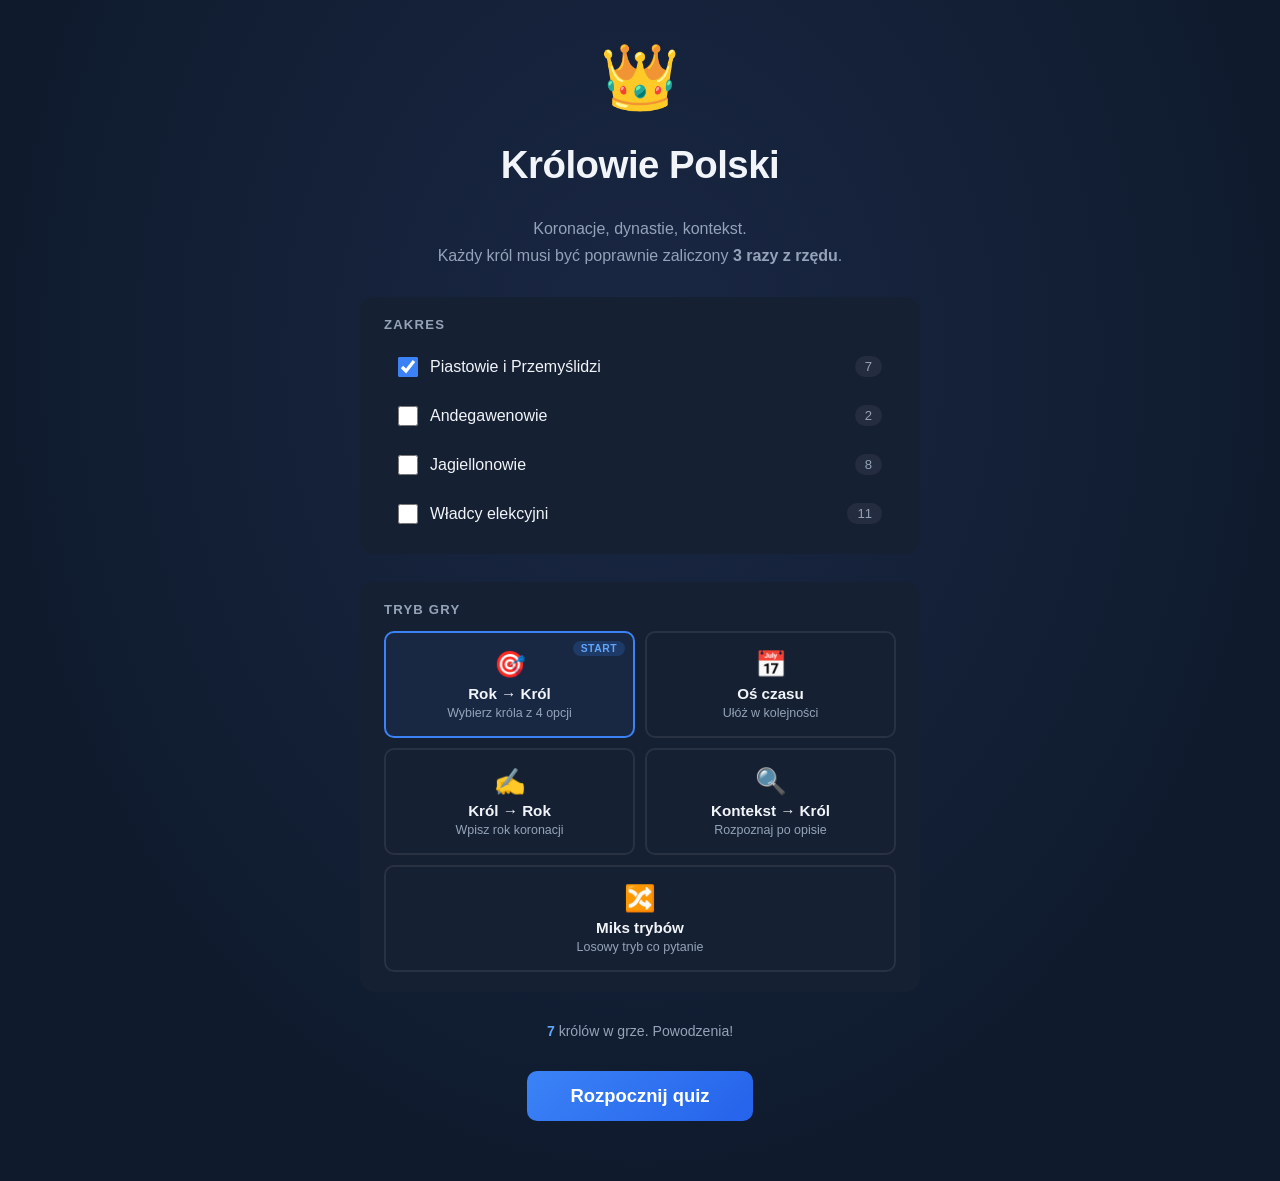
==== historia/krolowie-polski/index.html @ 4c7a2945 "Force same-year rival as distractor for disambiguation years When a king has a disambiguationCue (ye" ====
<!DOCTYPE html>
<html lang="pl">
<head>
    <meta charset="UTF-8">
    <meta name="viewport" content="width=device-width, initial-scale=1.0">
    <title>Quiz: Królowie Polski</title>
    <style>
        :root {
            --bg-dark: #0f1b2d;
            --bg-panel: #162033;
            --bg-header: #1a2744;
            --accent: #3b82f6;
            --accent-light: #60a5fa;
            --success: #22c55e;
            --error: #ef4444;
            --warn: #fbbf24;
            --text: #f1f5f9;
            --text-muted: #94a3b8;
            --border: rgba(255,255,255,0.08);
        }

        * { margin: 0; padding: 0; box-sizing: border-box; }

        body {
            font-family: -apple-system, BlinkMacSystemFont, 'Segoe UI', Roboto, sans-serif;
            background: var(--bg-dark);
            color: var(--text);
            min-height: 100vh;
            user-select: none;
        }

        .screen { display: none; width: 100%; min-height: 100vh; }
        .screen.active { display: flex; }

        /* ── Loading ── */
        #loading-screen {
            align-items: center; justify-content: center;
            font-size: 1.2rem; color: var(--text-muted);
        }

        /* ── Start screen ── */
        #start-screen {
            flex-direction: column;
            align-items: center;
            padding: 40px 20px 60px;
            gap: 28px;
            background: radial-gradient(ellipse at 50% 30%, #1a2744 0%, var(--bg-dark) 70%);
            overflow-y: auto;
        }
        .start-icon { font-size: 4rem; }
        #start-screen h1 { font-size: 2.4rem; font-weight: 800; letter-spacing: -0.5px; text-align: center; }
        #start-screen .subtitle {
            font-size: 1rem; color: var(--text-muted);
            max-width: 500px; text-align: center; line-height: 1.7;
        }

        .config-section {
            width: 100%; max-width: 560px;
            background: var(--bg-panel); border-radius: 14px;
            padding: 20px 24px;
        }
        .config-section h3 {
            font-size: 0.82rem; text-transform: uppercase;
            letter-spacing: 1.2px; color: var(--text-muted); margin-bottom: 14px;
        }

        .dynasty-list { display: flex; flex-direction: column; gap: 8px; }
        .dynasty-item {
            display: flex; align-items: center; gap: 12px;
            padding: 10px 14px; border-radius: 8px;
            cursor: pointer; transition: background 0.15s;
        }
        .dynasty-item:hover { background: rgba(255,255,255,0.04); }
        .dynasty-item input[type="checkbox"] {
            width: 20px; height: 20px; accent-color: var(--accent);
            cursor: pointer; flex-shrink: 0;
        }
        .dynasty-item label { cursor: pointer; font-size: 1rem; flex: 1; }
        .dynasty-count {
            font-size: 0.82rem; color: var(--text-muted);
            background: rgba(255,255,255,0.06); padding: 3px 10px;
            border-radius: 12px; font-variant-numeric: tabular-nums;
        }

        .mode-grid {
            display: grid; grid-template-columns: 1fr 1fr;
            gap: 10px;
        }
        .mode-card {
            position: relative;
            padding: 16px; border-radius: 10px;
            border: 2px solid var(--border);
            cursor: pointer; transition: border-color 0.15s, background 0.15s;
            text-align: center;
        }
        .mode-card:hover { background: rgba(255,255,255,0.03); }
        .mode-card.selected { border-color: var(--accent); background: rgba(59,130,246,0.08); }
        .mode-card.full-width { grid-column: 1 / -1; }
        .mode-card .mode-icon { font-size: 1.6rem; margin-bottom: 6px; }
        .mode-card .mode-name { font-weight: 700; font-size: 0.95rem; }
        .mode-card .mode-desc { font-size: 0.78rem; color: var(--text-muted); margin-top: 4px; }
        .mode-card .mode-badge {
            position: absolute; top: 8px; right: 8px;
            font-size: 0.65rem; padding: 2px 8px; border-radius: 8px;
            background: rgba(59,130,246,0.2); color: var(--accent-light);
            font-weight: 700; text-transform: uppercase; letter-spacing: 0.5px;
        }

        .hint-box {
            font-size: 0.88rem; color: var(--text-muted);
            text-align: center; max-width: 440px; line-height: 1.6;
        }
        .hint-box strong { color: var(--accent-light); }

        .btn {
            padding: 14px 44px; font-size: 1.15rem;
            border: none; border-radius: 10px; cursor: pointer;
            font-weight: 700; transition: transform 0.15s, box-shadow 0.15s;
        }
        .btn:hover { transform: translateY(-2px); box-shadow: 0 6px 20px rgba(0,0,0,0.35); }
        .btn:active { transform: translateY(0); }
        .btn:disabled { opacity: 0.4; cursor: default; transform: none; box-shadow: none; }
        .btn-primary { background: linear-gradient(135deg, #3b82f6, #2563eb); color: #fff; }
        .btn-secondary { background: rgba(255,255,255,0.1); color: var(--text); }

        /* ── Game screen ── */
        #game-screen { flex-direction: column; height: 100vh; overflow: hidden; }

        .game-header {
            display: flex; align-items: center; padding: 0 20px;
            background: var(--bg-header); border-bottom: 1px solid var(--border);
            height: 62px; gap: 16px; flex-shrink: 0;
        }
        .stats { display: flex; gap: 18px; }
        .stat { text-align: center; min-width: 48px; }
        .stat-label {
            font-size: 0.62rem; text-transform: uppercase;
            color: var(--text-muted); letter-spacing: 1.2px; margin-bottom: 2px;
        }
        .stat-value {
            font-size: 1.4rem; font-weight: 800; font-variant-numeric: tabular-nums;
        }
        .header-spacer { flex: 1; }
        .game-controls { display: flex; gap: 8px; align-items: center; }
        .badge {
            padding: 8px 14px; border-radius: 7px;
            font-weight: 700; font-size: 0.9rem; font-variant-numeric: tabular-nums;
        }
        .badge-success { background: var(--success); color: #fff; }
        .badge-timer { background: rgba(255,255,255,0.1); }
        .btn-quit {
            padding: 8px 18px; background: var(--error); color: #fff;
            border: none; border-radius: 7px; cursor: pointer;
            font-weight: 700; font-size: 0.9rem; transition: background 0.15s;
        }
        .btn-quit:hover { background: #dc2626; }

        .quiz-area {
            flex: 1; display: flex; flex-direction: column;
            align-items: center; justify-content: center;
            gap: 24px; padding: 30px 20px; overflow-y: auto;
        }

        .mode-panel { display: none; width: 100%; max-width: 560px; text-align: center; }
        .mode-panel.active { display: flex; flex-direction: column; align-items: center; gap: 20px; }

        /* Mode labels */
        .mode-label {
            font-size: 0.72rem; text-transform: uppercase;
            letter-spacing: 1.5px; color: var(--text-muted);
            padding: 4px 14px; background: rgba(255,255,255,0.05);
            border-radius: 20px;
        }

        /* Streak dots */
        .streak-info { font-size: 0.9rem; color: var(--text-muted); }
        .streak-dots { display: inline-flex; gap: 6px; margin-left: 8px; }
        .streak-dot {
            width: 12px; height: 12px; border-radius: 50%;
            background: rgba(255,255,255,0.12); transition: background 0.2s;
        }
        .streak-dot.filled { background: var(--success); }

        /* Mode 2 & 4: prompt + 4 option buttons */
        .prompt-text { font-size: 2.4rem; font-weight: 800; letter-spacing: -0.5px; }
        .prompt-sub { font-size: 1rem; color: var(--text-muted); margin-top: -8px; }
        .options-grid { display: grid; grid-template-columns: 1fr 1fr; gap: 10px; width: 100%; }
        .option-btn {
            padding: 16px 12px; border: 2px solid var(--border);
            border-radius: 10px; background: var(--bg-panel);
            color: var(--text); font-size: 1rem; font-weight: 600;
            cursor: pointer; transition: border-color 0.15s, background 0.15s;
            text-align: center; line-height: 1.4;
        }
        .option-btn:hover:not(:disabled) { border-color: var(--accent); background: rgba(59,130,246,0.06); }
        .option-btn:disabled { cursor: default; opacity: 0.7; }
        .option-btn.correct { border-color: var(--success); background: rgba(34,197,94,0.12); }
        .option-btn.wrong { border-color: var(--error); background: rgba(239,68,68,0.1); }

        /* Mode 1: text input */
        .input-row { display: flex; gap: 12px; width: 100%; max-width: 400px; }
        #year-input {
            flex: 1; padding: 14px 20px; font-size: 1.4rem;
            border: 2px solid var(--border); border-radius: 10px;
            background: var(--bg-panel); color: var(--text);
            outline: none; transition: border-color 0.2s;
            font-family: inherit; text-align: center;
            font-variant-numeric: tabular-nums; letter-spacing: 2px;
        }
        #year-input:focus { border-color: var(--accent); }
        #year-input.correct { border-color: var(--success); background: rgba(34,197,94,0.08); }
        #year-input.wrong { border-color: var(--error); background: rgba(239,68,68,0.08); }
        .btn-submit {
            padding: 14px 28px; font-size: 1.1rem;
            border: none; border-radius: 10px; cursor: pointer;
            font-weight: 700; background: linear-gradient(135deg, #3b82f6, #2563eb);
            color: #fff; transition: transform 0.15s, box-shadow 0.15s; white-space: nowrap;
        }
        .btn-submit:hover { transform: translateY(-2px); box-shadow: 0 6px 20px rgba(0,0,0,0.35); }
        .btn-submit:disabled { opacity: 0.5; cursor: default; transform: none; box-shadow: none; }
        .scaffolding-toggle {
            font-size: 0.85rem; color: var(--text-muted);
            cursor: pointer; display: flex; align-items: center; gap: 8px;
        }
        .scaffolding-toggle input { accent-color: var(--accent); cursor: pointer; }
        .scaffolding-hint {
            font-size: 0.95rem; color: var(--accent-light);
            min-height: 1.4em; transition: opacity 0.2s;
        }

        /* Mode 3: timeline */
        .timeline-prompt { font-size: 1.1rem; color: var(--text-muted); }
        .timeline-available {
            display: flex; flex-wrap: wrap; gap: 8px;
            justify-content: center; min-height: 50px;
        }
        .timeline-chip {
            padding: 10px 18px; border-radius: 8px;
            background: var(--bg-panel); border: 2px solid var(--border);
            cursor: pointer; font-weight: 600; font-size: 0.95rem;
            transition: border-color 0.15s, transform 0.1s;
        }
        .timeline-chip:hover { border-color: var(--accent); transform: translateY(-1px); }
        .timeline-placed {
            display: flex; flex-direction: column; gap: 6px;
            width: 100%; max-width: 400px;
        }
        .timeline-slot {
            display: flex; align-items: center; gap: 12px;
            padding: 10px 14px; border-radius: 8px;
            background: rgba(255,255,255,0.03); min-height: 44px;
        }
        .timeline-slot .slot-num {
            font-size: 0.8rem; font-weight: 700; color: var(--text-muted);
            width: 24px; text-align: center;
        }
        .timeline-slot .slot-name { font-weight: 600; }
        .timeline-slot .slot-empty { color: var(--text-muted); font-style: italic; font-size: 0.9rem; }
        .timeline-slot.correct-slot { background: rgba(34,197,94,0.1); }
        .timeline-slot.wrong-slot { background: rgba(239,68,68,0.08); }
        .timeline-slot .slot-year {
            margin-left: auto; font-size: 0.85rem; color: var(--text-muted);
            font-variant-numeric: tabular-nums;
        }
        .timeline-actions { display: flex; gap: 12px; }

        /* Mode 4 context hint */
        .context-hint {
            font-size: 1.15rem; font-style: italic; line-height: 1.6;
            color: var(--text); max-width: 480px; text-align: center;
            padding: 20px 24px; background: rgba(255,255,255,0.03);
            border-radius: 12px; border-left: 3px solid var(--accent);
        }

        .feedback {
            font-size: 1.1rem; font-weight: 700;
            min-height: 1.5em; text-align: center;
        }
        .feedback.correct { color: var(--success); }
        .feedback.wrong { color: var(--error); }

        /* ── Knowledge card overlay ── */
        #card-overlay {
            display: none; position: fixed; inset: 0;
            background: rgba(15,27,45,0.92); z-index: 100;
            align-items: center; justify-content: center;
            padding: 20px;
        }
        #card-overlay.active { display: flex; }

        .knowledge-card {
            background: var(--bg-panel); border-radius: 16px;
            padding: 28px 32px; max-width: 520px; width: 100%;
            max-height: 85vh; overflow-y: auto;
        }
        .card-result {
            font-size: 1.3rem; font-weight: 800; margin-bottom: 16px;
        }
        .card-result.correct { color: var(--success); }
        .card-result.wrong { color: var(--error); }
        .card-king-name { font-size: 1.1rem; font-weight: 700; color: var(--text); }
        .card-year { color: var(--accent-light); }

        .card-fields { display: flex; flex-direction: column; gap: 10px; margin: 16px 0; }
        .card-field { display: flex; gap: 10px; font-size: 0.92rem; }
        .card-field-label {
            color: var(--text-muted); min-width: 100px;
            font-size: 0.8rem; text-transform: uppercase; letter-spacing: 0.5px;
            padding-top: 2px;
        }
        .card-field-value { color: var(--text); line-height: 1.5; }

        .era-badge {
            display: inline-block; padding: 4px 12px; border-radius: 6px;
            font-size: 0.78rem; font-weight: 700;
            background: rgba(59,130,246,0.15); color: var(--accent-light);
        }

        .card-events { margin: 12px 0; }
        .card-events li {
            font-size: 0.88rem; color: var(--text-muted);
            margin-bottom: 6px; list-style: none; padding-left: 16px; position: relative;
        }
        .card-events li::before {
            content: '►'; position: absolute; left: 0;
            color: var(--accent); font-size: 0.7rem; top: 2px;
        }

        .card-funfact {
            font-size: 0.88rem; color: var(--text-muted);
            padding: 12px 14px; background: rgba(255,255,255,0.03);
            border-radius: 8px; line-height: 1.5;
            border-left: 3px solid var(--warn);
        }

        .card-mnemonic {
            font-size: 0.85rem; color: var(--warn);
            font-weight: 600; text-align: center; margin-top: 4px;
        }

        .card-extended { display: none; }
        .card-extended.visible { display: block; }

        .card-actions { display: flex; gap: 12px; margin-top: 20px; justify-content: center; }
        .btn-more {
            padding: 10px 24px; border: 2px solid var(--border);
            border-radius: 8px; background: transparent; color: var(--text);
            cursor: pointer; font-weight: 600; font-size: 0.9rem;
            transition: border-color 0.15s;
        }
        .btn-more:hover { border-color: var(--accent); }
        .btn-next {
            padding: 10px 32px; border: none; border-radius: 8px;
            background: linear-gradient(135deg, #3b82f6, #2563eb); color: #fff;
            cursor: pointer; font-weight: 700; font-size: 0.95rem;
            transition: transform 0.15s;
        }
        .btn-next:hover { transform: translateY(-1px); }

        /* ── End screen ── */
        #end-screen {
            flex-direction: column; align-items: center; justify-content: center;
            gap: 24px; padding: 40px 20px;
            background: radial-gradient(ellipse at 50% 40%, #1a2744 0%, var(--bg-dark) 70%);
            overflow-y: auto;
        }
        #end-screen h1 { font-size: 2.4rem; font-weight: 800; }
        #end-screen .subtitle { color: var(--text-muted); font-size: 1.05rem; }
        .results {
            display: flex; gap: 20px; margin: 12px 0;
            flex-wrap: wrap; justify-content: center;
        }
        .result-item {
            text-align: center; padding: 16px 28px;
            background: rgba(255,255,255,0.05); border-radius: 12px; min-width: 110px;
        }
        .result-label {
            font-size: 0.78rem; color: var(--text-muted);
            text-transform: uppercase; letter-spacing: 0.8px; margin-bottom: 6px;
        }
        .result-value { font-size: 1.9rem; font-weight: 800; font-variant-numeric: tabular-nums; }

        .hardest-list {
            width: 100%; max-width: 440px;
            background: var(--bg-panel); border-radius: 12px; padding: 18px 22px;
        }
        .hardest-list h3 {
            font-size: 0.78rem; text-transform: uppercase;
            letter-spacing: 1px; color: var(--text-muted); margin-bottom: 12px;
        }
        .hardest-item {
            display: flex; align-items: center; gap: 10px;
            padding: 8px 0; border-bottom: 1px solid var(--border);
            font-size: 0.92rem;
        }
        .hardest-item:last-child { border-bottom: none; }
        .hardest-rank { color: var(--text-muted); font-weight: 700; width: 20px; }
        .hardest-name { flex: 1; }
        .hardest-tries { color: var(--error); font-weight: 700; font-size: 0.85rem; }
        .end-actions { display: flex; gap: 12px; flex-wrap: wrap; justify-content: center; }

        @media (max-width: 600px) {
            #start-screen h1 { font-size: 1.8rem; }
            .prompt-text { font-size: 1.8rem; }
            .options-grid { grid-template-columns: 1fr; }
            .mode-grid { grid-template-columns: 1fr; }
            .knowledge-card { padding: 20px; }
        }
    </style>
</head>
<body>

<div id="loading-screen" class="screen active">Ładowanie danych…</div>

<div id="start-screen" class="screen">
    <div class="start-icon">👑</div>
    <h1>Królowie Polski</h1>
    <p class="subtitle">Koronacje, dynastie, kontekst.<br>Każdy król musi być poprawnie zaliczony <strong>3 razy z rzędu</strong>.</p>

    <div class="config-section">
        <h3>Zakres</h3>
        <div class="dynasty-list" id="dynasty-list"></div>
    </div>

    <div class="config-section">
        <h3>Tryb gry</h3>
        <div class="mode-grid" id="mode-grid"></div>
    </div>

    <div class="hint-box" id="hint-box"></div>

    <button class="btn btn-primary" id="btn-start" disabled>Rozpocznij quiz</button>
</div>

<div id="game-screen" class="screen">
    <div class="game-header">
        <div class="stats">
            <div class="stat">
                <div class="stat-label">Pozostało</div>
                <div class="stat-value" id="stat-remaining">0</div>
            </div>
            <div class="stat">
                <div class="stat-label">Poprawne</div>
                <div class="stat-value" style="color:var(--success)" id="stat-correct">0</div>
            </div>
            <div class="stat">
                <div class="stat-label">Błędne</div>
                <div class="stat-value" style="color:var(--error)" id="stat-wrong">0</div>
            </div>
        </div>
        <div class="header-spacer"></div>
        <div class="game-controls">
            <div class="badge badge-success" id="stat-pct">0%</div>
            <div class="badge badge-timer" id="stat-timer">0:00</div>
            <button class="btn-quit" id="btn-quit">Zakończ</button>
        </div>
    </div>

    <div class="quiz-area">
        <!-- Mode 2: Year → King (4 options) -->
        <div id="mode-2" class="mode-panel">
            <div class="mode-label">Rok → Król</div>
            <div class="prompt-text" id="m2-year"></div>
            <div class="prompt-sub" id="m2-cue"></div>
            <div class="streak-info">Seria: <span class="streak-dots" id="m2-streak"></span></div>
            <div class="options-grid" id="m2-options"></div>
            <div class="feedback" id="m2-feedback"></div>
        </div>

        <!-- Mode 1: King → Year (type) -->
        <div id="mode-1" class="mode-panel">
            <div class="mode-label">Król → Rok</div>
            <div class="prompt-text" id="m1-king"></div>
            <div class="scaffolding-hint" id="m1-hint"></div>
            <div class="streak-info">Seria: <span class="streak-dots" id="m1-streak"></span></div>
            <div class="input-row">
                <input type="text" id="year-input" placeholder="Rok…" autocomplete="off" inputmode="numeric" maxlength="4">
                <button class="btn-submit" id="btn-year-submit">Sprawdź</button>
            </div>
            <label class="scaffolding-toggle">
                <input type="checkbox" id="scaffolding-cb"> Pokaż wskazówki
            </label>
            <div class="feedback" id="m1-feedback"></div>
        </div>

        <!-- Mode 3: Timeline (click to order) -->
        <div id="mode-3" class="mode-panel">
            <div class="mode-label">Oś czasu</div>
            <div class="timeline-prompt">Kliknij królów w kolejności koronacji<br>(od najwcześniejszego):</div>
            <div class="timeline-available" id="m3-available"></div>
            <div class="timeline-placed" id="m3-placed"></div>
            <div class="timeline-actions">
                <button class="btn btn-secondary" id="btn-timeline-undo" disabled style="padding:10px 22px;font-size:0.95rem;">Cofnij</button>
                <button class="btn btn-primary" id="btn-timeline-check" disabled style="padding:10px 22px;font-size:0.95rem;">Sprawdź</button>
            </div>
            <div class="feedback" id="m3-feedback"></div>
        </div>

        <!-- Mode 4: Context → King (4 options) -->
        <div id="mode-4" class="mode-panel">
            <div class="mode-label">Kontekst → Król</div>
            <div class="context-hint" id="m4-hint"></div>
            <div class="streak-info">Seria: <span class="streak-dots" id="m4-streak"></span></div>
            <div class="options-grid" id="m4-options"></div>
            <div class="feedback" id="m4-feedback"></div>
        </div>
    </div>
</div>

<div id="card-overlay">
    <div class="knowledge-card" id="knowledge-card"></div>
</div>

<div id="end-screen" class="screen">
    <h1 id="end-title">Gratulacje!</h1>
    <p class="subtitle" id="end-subtitle"></p>
    <div class="results">
        <div class="result-item">
            <div class="result-label">Poprawne</div>
            <div class="result-value" style="color:var(--success)" id="end-correct">0</div>
        </div>
        <div class="result-item">
            <div class="result-label">Błędne</div>
            <div class="result-value" style="color:var(--error)" id="end-wrong">0</div>
        </div>
        <div class="result-item">
            <div class="result-label">Skuteczność</div>
            <div class="result-value" id="end-pct">0%</div>
        </div>
        <div class="result-item">
            <div class="result-label">Czas</div>
            <div class="result-value" id="end-time">0:00</div>
        </div>
    </div>
    <div class="hardest-list" id="hardest-list"></div>
    <div class="end-actions">
        <button class="btn btn-primary" id="btn-replay">Zagraj ponownie</button>
        <button class="btn btn-secondary" id="btn-change-mode">Zmień tryb</button>
    </div>
</div>

<script>
const STREAK_TO_MASTER = 3;
const DELAY_CORRECT = 800;
const DELAY_WRONG = 2000;
const DELAY_MASTERED = 1200;
const TIMELINE_SIZE_MIN = 3;
const TIMELINE_SIZE_MAX = 5;

const DYNASTY_GROUPS = [
    { id: 'piastowie', label: 'Piastowie i Przemyślidzi', match: k => ['Piastowie', 'Przemyślidzi'].includes(k.dynasty) },
    { id: 'andegawenowie', label: 'Andegawenowie', match: k => k.dynasty === 'Andegawenowie' },
    { id: 'jagiellonowie', label: 'Jagiellonowie', match: k => k.dynasty === 'Jagiellonowie' },
    { id: 'elekcyjni', label: 'Władcy elekcyjni', match: k => !['Piastowie', 'Przemyślidzi', 'Andegawenowie', 'Jagiellonowie'].includes(k.dynasty) },
];

const MODES = [
    { id: 2, icon: '🎯', name: 'Rok → Król', desc: 'Wybierz króla z 4 opcji', badge: 'Start' },
    { id: 3, icon: '📅', name: 'Oś czasu', desc: 'Ułóż w kolejności' },
    { id: 1, icon: '✍️', name: 'Król → Rok', desc: 'Wpisz rok koronacji' },
    { id: 4, icon: '🔍', name: 'Kontekst → Król', desc: 'Rozpoznaj po opisie' },
    { id: 'mix', icon: '🔀', name: 'Miks trybów', desc: 'Losowy tryb co pytanie', fullWidth: true },
];

let ALL_KINGS = [];
let state = null;

/* ── Data loading ── */

async function loadData() {
    const res = await fetch('kings_data.json');
    ALL_KINGS = await res.json();
    buildStartScreen();
    showScreen('start-screen');
}

/* ── Screen management ── */

function showScreen(id) {
    document.querySelectorAll('.screen').forEach(s => s.classList.remove('active'));
    document.getElementById(id).classList.add('active');
}

function showModePanel(modeId) {
    document.querySelectorAll('.mode-panel').forEach(p => p.classList.remove('active'));
    const panel = document.getElementById('mode-' + modeId);
    if (panel) panel.classList.add('active');
}

/* ── Start screen ── */

function buildStartScreen() {
    const dynastyList = document.getElementById('dynasty-list');
    dynastyList.innerHTML = '';
    DYNASTY_GROUPS.forEach((g, i) => {
        const count = ALL_KINGS.filter(g.match).length;
        const div = document.createElement('div');
        div.className = 'dynasty-item';
        div.innerHTML = `
            <input type="checkbox" id="dyn-${g.id}" data-group="${g.id}" ${i === 0 ? 'checked' : ''}>
            <label for="dyn-${g.id}">${g.label}</label>
            <span class="dynasty-count">${count}</span>
        `;
        div.querySelector('input').addEventListener('change', updateStartBtn);
        dynastyList.appendChild(div);
    });

    const modeGrid = document.getElementById('mode-grid');
    modeGrid.innerHTML = '';
    MODES.forEach((m, i) => {
        const div = document.createElement('div');
        div.className = 'mode-card' + (i === 0 ? ' selected' : '') + (m.fullWidth ? ' full-width' : '');
        div.dataset.mode = m.id;
        div.innerHTML = `
            <div class="mode-icon">${m.icon}</div>
            <div class="mode-name">${m.name}</div>
            <div class="mode-desc">${m.desc}</div>
            ${m.badge ? `<div class="mode-badge">${m.badge}</div>` : ''}
        `;
        div.addEventListener('click', () => {
            modeGrid.querySelectorAll('.mode-card').forEach(c => c.classList.remove('selected'));
            div.classList.add('selected');
            updateStartBtn();
        });
        modeGrid.appendChild(div);
    });

    updateStartBtn();
}

function getSelectedKings() {
    const checked = [...document.querySelectorAll('#dynasty-list input:checked')].map(i => i.dataset.group);
    if (checked.length === 0) return [];
    const matchers = DYNASTY_GROUPS.filter(g => checked.includes(g.id)).map(g => g.match);
    return ALL_KINGS.filter(k => matchers.some(m => m(k)));
}

function getSelectedMode() {
    const el = document.querySelector('.mode-card.selected');
    return el ? (el.dataset.mode === 'mix' ? 'mix' : Number(el.dataset.mode)) : null;
}

function updateStartBtn() {
    const kings = getSelectedKings();
    const mode = getSelectedMode();
    const btn = document.getElementById('btn-start');
    const minKings = mode === 3 ? TIMELINE_SIZE_MIN : 2;
    btn.disabled = kings.length < minKings || mode === null;

    const hint = document.getElementById('hint-box');
    if (kings.length === 0) {
        hint.innerHTML = 'Zaznacz co najmniej jedną grupę.';
    } else if (kings.length < minKings) {
        hint.innerHTML = `Potrzebujesz min. ${minKings} królów. Zaznacz więcej grup.`;
    } else {
        hint.innerHTML = `<strong>${kings.length}</strong> królów w grze. Powodzenia!`;
    }
}

/* ── Game state ── */

function startGame() {
    const selectedKings = getSelectedKings();
    const mode = getSelectedMode();

    state = {
        kings: selectedKings.map((k, i) => ({
            ...k, idx: i, streak: 0, mastered: false,
            errorCount: 0, correctCount: 0, lastAsked: -1,
        })),
        allKingsRef: ALL_KINGS,
        mode,
        currentSubMode: typeof mode === 'number' ? mode : null,
        current: null,
        questionIndex: 0,
        correct: 0,
        wrong: 0,
        remaining: selectedKings.length,
        elapsed: 0,
        timerStart: 0,
        timerInterval: null,
        locked: false,
        timelineKings: [],
        timelinePlaced: [],
    };

    showScreen('game-screen');
    updateStats();
    startTimer();
    nextQuestion();
}

/* ── Timer ── */

function startTimer() {
    state.timerStart = Date.now();
    state.timerInterval = setInterval(() => {
        state.elapsed = Date.now() - state.timerStart;
        document.getElementById('stat-timer').textContent = formatTime(state.elapsed);
    }, 1000);
}

function stopTimer() {
    if (state?.timerInterval) { clearInterval(state.timerInterval); state.timerInterval = null; }
}

function formatTime(ms) {
    const s = Math.floor(ms / 1000);
    return Math.floor(s / 60) + ':' + String(s % 60).padStart(2, '0');
}

/* ── Stats ── */

function updateStats() {
    document.getElementById('stat-remaining').textContent = state.remaining;
    document.getElementById('stat-correct').textContent = state.correct;
    document.getElementById('stat-wrong').textContent = state.wrong;
    const total = state.correct + state.wrong;
    document.getElementById('stat-pct').textContent = (total > 0 ? Math.round(state.correct / total * 100) : 0) + '%';
}

function renderStreakDots(containerId, streak) {
    const container = document.getElementById(containerId);
    container.innerHTML = '';
    for (let i = 0; i < STREAK_TO_MASTER; i++) {
        const dot = document.createElement('span');
        dot.className = 'streak-dot' + (i < streak ? ' filled' : '');
        container.appendChild(dot);
    }
}

/* ── Intra-session spacing ── */

function selectNextKing() {
    const available = state.kings.filter(k => !k.mastered);
    if (available.length === 0) return null;

    const qi = state.questionIndex;
    const urgent = [], soon = [], normal = [];

    for (const k of available) {
        const gap = qi - k.lastAsked;
        if (k.errorCount >= 2 && (k.lastAsked === -1 || gap >= 2)) urgent.push(k);
        else if (k.errorCount === 1 && (k.lastAsked === -1 || gap >= 5)) soon.push(k);
        else if (k.lastAsked === -1 || gap >= 3) normal.push(k);
    }

    let pool = urgent.length ? urgent : soon.length ? soon : normal.length ? normal : available;
    let candidates = pool.filter(k => k !== state.current);
    if (candidates.length === 0) candidates = pool;

    return candidates[Math.floor(Math.random() * candidates.length)];
}

/* ── Adaptive distractors ── */

function getDifficultyLevel() {
    const mastered = state.kings.filter(k => k.mastered).length;
    const pct = mastered / state.kings.length;
    if (pct < 0.3) return 'easy';
    if (pct < 0.7) return 'medium';
    return 'hard';
}

function selectDistractors(correctKing, count) {
    const difficulty = getDifficultyLevel();

    const forced = [];
    if (correctKing.disambiguationCue) {
        const rival = state.allKingsRef.find(k =>
            k.name !== correctKing.name && k.coronationYear === correctKing.coronationYear
        );
        if (rival) forced.push(rival);
    }
    const remaining = count - forced.length;

    const exclude = new Set([correctKing.name, ...forced.map(f => f.name)]);
    const subset = state.kings.filter(k => !exclude.has(k.name));
    const allFallback = state.allKingsRef.filter(k => !exclude.has(k.name));

    let pool;
    const candidates = subset.length >= remaining ? subset : allFallback;

    if (difficulty === 'easy') {
        pool = candidates.filter(k => k.dynasty !== correctKing.dynasty);
    } else if (difficulty === 'medium') {
        pool = candidates.filter(k =>
            k.dynasty === correctKing.dynasty || Math.abs(k.coronationYear - correctKing.coronationYear) <= 100
        );
    } else {
        pool = candidates.filter(k => Math.abs(k.coronationYear - correctKing.coronationYear) <= 80);
    }

    if (pool.length < remaining) pool = candidates.length >= remaining ? candidates : allFallback;

    const shuffled = [...pool].sort(() => Math.random() - 0.5);
    return [...forced, ...shuffled.slice(0, remaining)];
}

/* ── Question routing ── */

function nextQuestion() {
    const available = state.kings.filter(k => !k.mastered);
    if (available.length === 0) { endGame(); return; }

    let activeMode = state.mode;
    if (activeMode === 'mix') {
        const modes = [1, 2, 4];
        activeMode = modes[Math.floor(Math.random() * modes.length)];
        state.currentSubMode = activeMode;
    }

    if (activeMode === 3) {
        renderTimeline();
    } else {
        const king = selectNextKing();
        if (!king) { endGame(); return; }
        state.current = king;
        king.lastAsked = state.questionIndex;
        state.questionIndex++;

        if (activeMode === 1) renderMode1(king);
        else if (activeMode === 2) renderMode2(king);
        else if (activeMode === 4) renderMode4(king);
    }

    showModePanel(activeMode);
}

/* ── Mode 2: Year → King (4 choices) ── */

function renderMode2(king) {
    const yearEl = document.getElementById('m2-year');
    yearEl.textContent = king.coronationYear + ' rok';

    const cueEl = document.getElementById('m2-cue');
    cueEl.textContent = king.disambiguationCue ? king.disambiguationCue : '';

    renderStreakDots('m2-streak', king.streak);

    const distractors = selectDistractors(king, 3);
    const options = [king, ...distractors].sort(() => Math.random() - 0.5);

    const grid = document.getElementById('m2-options');
    grid.innerHTML = '';
    options.forEach(opt => {
        const btn = document.createElement('button');
        btn.className = 'option-btn';
        btn.textContent = opt.name;
        btn.addEventListener('click', () => handleMode2Choice(btn, opt, king, grid));
        grid.appendChild(btn);
    });

    document.getElementById('m2-feedback').textContent = '';
    document.getElementById('m2-feedback').className = 'feedback';
}

function handleMode2Choice(btn, chosen, correct, grid) {
    if (state.locked) return;
    state.locked = true;
    grid.querySelectorAll('.option-btn').forEach(b => b.disabled = true);

    const isCorrect = chosen.name === correct.name;
    processAnswer(correct, isCorrect, btn, grid, 'm2-feedback', 'm2-streak');
}

/* ── Mode 1: King → Year (type) ── */

function renderMode1(king) {
    document.getElementById('m1-king').textContent = king.name;
    renderStreakDots('m1-streak', king.streak);

    const hintEl = document.getElementById('m1-hint');
    const cb = document.getElementById('scaffolding-cb');
    hintEl.textContent = cb.checked ? `${king.dynasty} · ${king.eraLabel}` : '';

    const input = document.getElementById('year-input');
    input.value = '';
    input.className = '';
    input.disabled = false;
    input.focus();
    document.getElementById('btn-year-submit').disabled = false;
    document.getElementById('m1-feedback').textContent = '';
    document.getElementById('m1-feedback').className = 'feedback';
}

function handleMode1Submit() {
    if (state.locked || !state.current) return;
    const input = document.getElementById('year-input');
    const val = input.value.trim();
    if (!val) return;

    state.locked = true;
    input.disabled = true;
    document.getElementById('btn-year-submit').disabled = true;

    const isCorrect = parseInt(val, 10) === state.current.coronationYear;
    input.classList.add(isCorrect ? 'correct' : 'wrong');
    processAnswer(state.current, isCorrect, null, null, 'm1-feedback', 'm1-streak');
}

/* ── Mode 4: Context → King (4 choices) ── */

function renderMode4(king) {
    const hints = king.contextHints;
    const hint = hints[Math.floor(Math.random() * hints.length)];
    document.getElementById('m4-hint').textContent = hint.text;

    renderStreakDots('m4-streak', king.streak);

    const distractors = selectDistractors(king, 3);
    const options = [king, ...distractors].sort(() => Math.random() - 0.5);

    const grid = document.getElementById('m4-options');
    grid.innerHTML = '';
    options.forEach(opt => {
        const btn = document.createElement('button');
        btn.className = 'option-btn';
        btn.textContent = opt.name;
        btn.addEventListener('click', () => handleMode4Choice(btn, opt, king, grid));
        grid.appendChild(btn);
    });

    document.getElementById('m4-feedback').textContent = '';
    document.getElementById('m4-feedback').className = 'feedback';
}

function handleMode4Choice(btn, chosen, correct, grid) {
    if (state.locked) return;
    state.locked = true;
    grid.querySelectorAll('.option-btn').forEach(b => b.disabled = true);

    const isCorrect = chosen.name === correct.name;
    processAnswer(correct, isCorrect, btn, grid, 'm4-feedback', 'm4-streak');
}

/* ── Mode 3: Timeline ── */

function renderTimeline() {
    const available = state.kings.filter(k => !k.mastered);
    if (available.length === 0) { endGame(); return; }

    const size = Math.min(
        Math.max(TIMELINE_SIZE_MIN, Math.min(TIMELINE_SIZE_MAX, available.length)),
        available.length
    );
    const shuffled = [...available].sort(() => Math.random() - 0.5).slice(0, size);
    state.timelineKings = shuffled;
    state.timelinePlaced = [];

    const avContainer = document.getElementById('m3-available');
    avContainer.innerHTML = '';
    shuffled.forEach(k => {
        const chip = document.createElement('div');
        chip.className = 'timeline-chip';
        chip.textContent = k.name;
        chip.dataset.name = k.name;
        chip.addEventListener('click', () => placeTimelineKing(k, chip));
        avContainer.appendChild(chip);
    });

    renderTimelineSlots();
    document.getElementById('btn-timeline-undo').disabled = true;
    document.getElementById('btn-timeline-check').disabled = true;
    document.getElementById('m3-feedback').textContent = '';
    document.getElementById('m3-feedback').className = 'feedback';
}

function placeTimelineKing(king, chip) {
    if (state.locked) return;
    state.timelinePlaced.push(king);
    chip.style.display = 'none';
    renderTimelineSlots();
    document.getElementById('btn-timeline-undo').disabled = false;
    document.getElementById('btn-timeline-check').disabled = state.timelinePlaced.length < state.timelineKings.length;
}

function undoTimelinePlacement() {
    if (state.locked || state.timelinePlaced.length === 0) return;
    const king = state.timelinePlaced.pop();
    const chip = document.querySelector(`.timeline-chip[data-name="${king.name}"]`);
    if (chip) chip.style.display = '';
    renderTimelineSlots();
    document.getElementById('btn-timeline-undo').disabled = state.timelinePlaced.length === 0;
    document.getElementById('btn-timeline-check').disabled = true;
}

function renderTimelineSlots() {
    const container = document.getElementById('m3-placed');
    container.innerHTML = '';
    for (let i = 0; i < state.timelineKings.length; i++) {
        const slot = document.createElement('div');
        slot.className = 'timeline-slot';
        const placed = state.timelinePlaced[i];
        slot.innerHTML = `
            <span class="slot-num">${i + 1}.</span>
            ${placed
                ? `<span class="slot-name">${placed.name}</span>`
                : `<span class="slot-empty">—</span>`
            }
        `;
        container.appendChild(slot);
    }
}

function checkTimeline() {
    if (state.locked) return;
    state.locked = true;

    const correctOrder = [...state.timelineKings].sort((a, b) => a.coronationYear - b.coronationYear);
    const allCorrect = state.timelinePlaced.every((k, i) => k.name === correctOrder[i].name);

    const slots = document.querySelectorAll('#m3-placed .timeline-slot');
    const feedback = document.getElementById('m3-feedback');

    slots.forEach((slot, i) => {
        const isRight = state.timelinePlaced[i].name === correctOrder[i].name;
        slot.classList.add(isRight ? 'correct-slot' : 'wrong-slot');
        slot.innerHTML = `
            <span class="slot-num">${i + 1}.</span>
            <span class="slot-name">${state.timelinePlaced[i].name}</span>
            <span class="slot-year">${correctOrder[i].coronationYear}${
                state.timelinePlaced[i].name !== correctOrder[i].name
                    ? ' → ' + correctOrder[i].name : ''
            }</span>
        `;
    });

    let wrongCount = 0;
    if (allCorrect) {
        state.correct++;
        state.timelineKings.forEach(k => {
            k.streak++;
            k.correctCount++;
            if (k.streak >= STREAK_TO_MASTER) { k.mastered = true; state.remaining--; }
        });
        feedback.textContent = '✓ Prawidłowa kolejność!';
        feedback.className = 'feedback correct';
    } else {
        state.wrong++;
        state.timelinePlaced.forEach((k, i) => {
            if (k.name !== correctOrder[i].name) {
                k.streak = 0;
                k.errorCount++;
                wrongCount++;
            }
        });
        feedback.textContent = '✗ Nieprawidłowa kolejność. Poprawna pokazana wyżej.';
        feedback.className = 'feedback wrong';
    }

    state.questionIndex++;
    updateStats();

    document.getElementById('btn-timeline-undo').disabled = true;
    document.getElementById('btn-timeline-check').disabled = true;

    const delay = allCorrect ? DELAY_CORRECT : 5000 + wrongCount * 5000;
    setTimeout(() => {
        state.locked = false;
        nextQuestion();
    }, delay);
}

/* ── Answer processing (Modes 1, 2, 4) ── */

function processAnswer(king, isCorrect, clickedBtn, optionsGrid, feedbackId, streakId) {
    const feedback = document.getElementById(feedbackId);

    if (isCorrect) {
        state.correct++;
        king.streak++;
        king.correctCount++;
        updateStats();

        if (clickedBtn) clickedBtn.classList.add('correct');

        if (king.streak >= STREAK_TO_MASTER) {
            king.mastered = true;
            state.remaining--;
            updateStats();
            renderStreakDots(streakId, king.streak);
            feedback.textContent = '✓ Opanowane!';
            feedback.className = 'feedback correct';
            setTimeout(() => { state.locked = false; showKnowledgeCard(king, true); }, DELAY_MASTERED);
        } else {
            renderStreakDots(streakId, king.streak);
            feedback.textContent = `✓ Dobrze! (seria: ${king.streak}/${STREAK_TO_MASTER})`;
            feedback.className = 'feedback correct';
            setTimeout(() => { state.locked = false; showKnowledgeCard(king, true); }, DELAY_CORRECT);
        }
    } else {
        state.wrong++;
        king.streak = 0;
        king.errorCount++;
        updateStats();
        renderStreakDots(streakId, 0);

        if (clickedBtn) clickedBtn.classList.add('wrong');
        if (optionsGrid) {
            optionsGrid.querySelectorAll('.option-btn').forEach(b => {
                if (b.textContent === king.name) b.classList.add('correct');
            });
        }

        feedback.textContent = `✗ Poprawna odpowiedź: ${king.name} — ${king.coronationYear}`;
        feedback.className = 'feedback wrong';
        setTimeout(() => { state.locked = false; showKnowledgeCard(king, false); }, DELAY_WRONG);
    }
}

/* ── Knowledge Card ── */

function showKnowledgeCard(king, wasCorrect) {
    const card = document.getElementById('knowledge-card');
    const resultClass = wasCorrect ? 'correct' : 'wrong';
    const resultIcon = wasCorrect ? '✓' : '✗';
    const resultText = wasCorrect ? 'Dobrze!' : 'Źle';

    const predecessorLabel = king.coRuler ? 'Współwładca' : 'Poprzednik';
    const predecessorValue = king.coRuler
        ? `${king.coRuler} (koronowani wspólnie ${king.coronationFull})`
        : (king.predecessor || '—');

    card.innerHTML = `
        <div class="card-result ${resultClass}">${resultIcon} ${resultText}</div>
        <div class="card-king-name">${king.name} — <span class="card-year">${king.coronationYear}</span></div>

        <div class="card-fields">
            <div class="card-field">
                <span class="card-field-label">Dynastia</span>
                <span class="card-field-value">${king.dynasty}</span>
            </div>
            <div class="card-field">
                <span class="card-field-label">Epoka</span>
                <span class="card-field-value"><span class="era-badge">${king.eraLabel}</span></span>
            </div>
            <div class="card-field">
                <span class="card-field-label">Skojarzenie</span>
                <span class="card-field-value">${king.keyAssociation}</span>
            </div>
        </div>

        <div class="card-extended" id="card-extended">
            <div class="card-fields">
                <div class="card-field">
                    <span class="card-field-label">Pełna data</span>
                    <span class="card-field-value">${king.coronationFull}, ${king.place}</span>
                </div>
                <div class="card-field">
                    <span class="card-field-label">${predecessorLabel}</span>
                    <span class="card-field-value">${predecessorValue}</span>
                </div>
                ${!king.coRuler ? `<div class="card-field">
                    <span class="card-field-label">Następca</span>
                    <span class="card-field-value">${king.successor || '—'}</span>
                </div>` : ''}
            </div>
            <ul class="card-events">
                ${king.keyEvents.map(e => `<li>${e}</li>`).join('')}
            </ul>
            <div class="card-funfact">💡 ${king.funFact}</div>
            <div class="card-mnemonic">🧠 ${king.mnemonic}</div>
        </div>

        <div class="card-actions">
            <button class="btn-more" id="btn-card-more">Więcej ▼</button>
            <button class="btn-next" id="btn-card-next">Dalej</button>
        </div>
    `;

    document.getElementById('card-overlay').classList.add('active');

    document.getElementById('btn-card-more').addEventListener('click', () => {
        const ext = document.getElementById('card-extended');
        const btn = document.getElementById('btn-card-more');
        if (ext.classList.contains('visible')) {
            ext.classList.remove('visible');
            btn.textContent = 'Więcej ▼';
        } else {
            ext.classList.add('visible');
            btn.textContent = 'Mniej ▲';
        }
    });

    document.getElementById('btn-card-next').addEventListener('click', () => {
        document.getElementById('card-overlay').classList.remove('active');
        nextQuestion();
    });
}

/* ── End game ── */

function endGame() {
    stopTimer();
    const total = state.correct + state.wrong;
    const pct = total > 0 ? Math.round(state.correct / total * 100) : 0;

    document.getElementById('end-correct').textContent = state.correct;
    document.getElementById('end-wrong').textContent = state.wrong;
    document.getElementById('end-pct').textContent = pct + '%';
    document.getElementById('end-time').textContent = formatTime(state.elapsed);

    if (state.remaining === 0) {
        document.getElementById('end-title').textContent = 'Gratulacje!';
        document.getElementById('end-subtitle').textContent = `Opanowałeś ${state.kings.length === 28 ? 'wszystkich 28' : state.kings.length} królów!`;
    } else {
        document.getElementById('end-title').textContent = 'Koniec gry';
        document.getElementById('end-subtitle').textContent = `Pozostało ${state.remaining} królów do opanowania.`;
    }

    const hardest = [...state.kings]
        .filter(k => k.errorCount > 0)
        .sort((a, b) => b.errorCount - a.errorCount)
        .slice(0, 5);

    const hardestEl = document.getElementById('hardest-list');
    if (hardest.length > 0) {
        hardestEl.innerHTML = `<h3>Najtrudniejsi</h3>` +
            hardest.map((k, i) => `
                <div class="hardest-item">
                    <span class="hardest-rank">${i + 1}.</span>
                    <span class="hardest-name">${k.name}</span>
                    <span class="hardest-tries">${k.errorCount + k.correctCount} prób</span>
                </div>
            `).join('');
        hardestEl.style.display = '';
    } else {
        hardestEl.style.display = 'none';
    }

    showScreen('end-screen');
}

/* ── Scaffolding toggle (Mode 1) ── */

document.getElementById('scaffolding-cb').addEventListener('change', () => {
    const hintEl = document.getElementById('m1-hint');
    if (state?.current && document.getElementById('scaffolding-cb').checked) {
        hintEl.textContent = `${state.current.dynasty} · ${state.current.eraLabel}`;
    } else {
        hintEl.textContent = '';
    }
});

/* ── Event listeners ── */

document.getElementById('btn-start').addEventListener('click', startGame);
document.getElementById('btn-quit').addEventListener('click', () => { stopTimer(); endGame(); });
document.getElementById('btn-replay').addEventListener('click', startGame);
document.getElementById('btn-change-mode').addEventListener('click', () => {
    stopTimer();
    showScreen('start-screen');
});

document.getElementById('btn-year-submit').addEventListener('click', handleMode1Submit);
document.getElementById('year-input').addEventListener('keydown', e => {
    if (e.key === 'Enter') handleMode1Submit();
});

document.getElementById('btn-timeline-undo').addEventListener('click', undoTimelinePlacement);
document.getElementById('btn-timeline-check').addEventListener('click', checkTimeline);

/* ── Init ── */
loadData().catch(err => {
    document.getElementById('loading-screen').textContent = 'Błąd ładowania danych: ' + err.message;
});
</script>
</body>
</html>
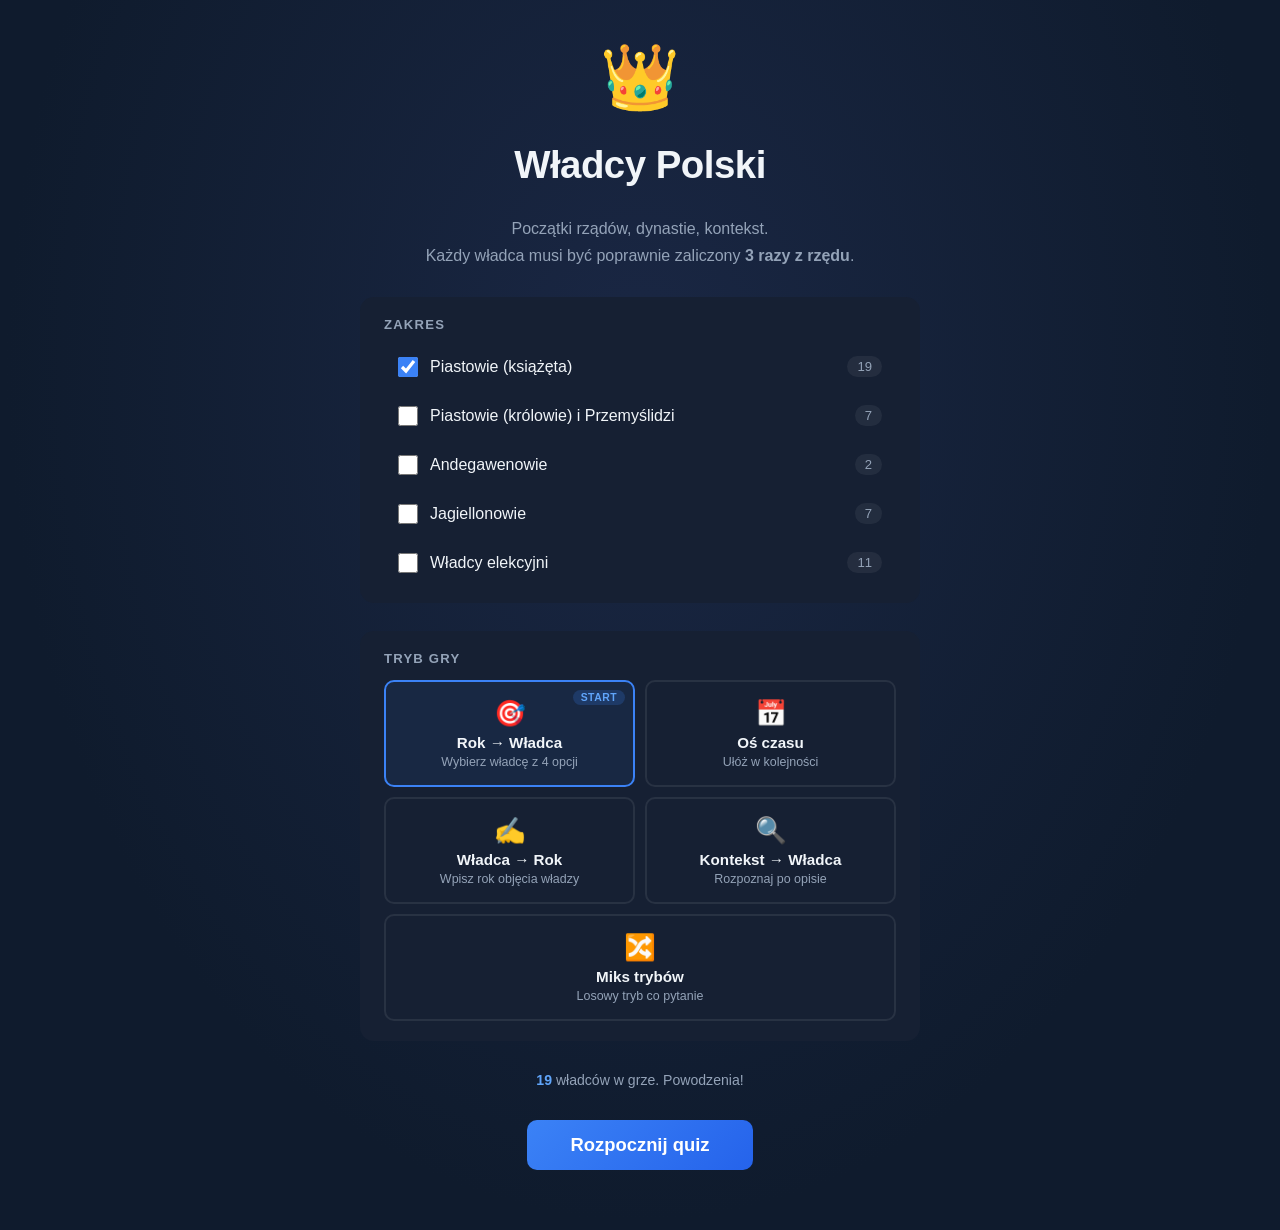
==== commit 1bd93394: "feat(krolowie): add 19 uncrowned rulers, extend quiz to 46 rulers Implement the plan from PLAN_WLADC" ====
--- a/historia/krolowie-polski/index.html
+++ b/historia/krolowie-polski/index.html
@@ -3,410 +3,9 @@
 <head>
     <meta charset="UTF-8">
     <meta name="viewport" content="width=device-width, initial-scale=1.0">
-    <title>Quiz: Królowie Polski</title>
-    <style>
-        :root {
-            --bg-dark: #0f1b2d;
-            --bg-panel: #162033;
-            --bg-header: #1a2744;
-            --accent: #3b82f6;
-            --accent-light: #60a5fa;
-            --success: #22c55e;
-            --error: #ef4444;
-            --warn: #fbbf24;
-            --text: #f1f5f9;
-            --text-muted: #94a3b8;
-            --border: rgba(255,255,255,0.08);
-        }
-
-        * { margin: 0; padding: 0; box-sizing: border-box; }
-
-        body {
-            font-family: -apple-system, BlinkMacSystemFont, 'Segoe UI', Roboto, sans-serif;
-            background: var(--bg-dark);
-            color: var(--text);
-            min-height: 100vh;
-            user-select: none;
-        }
-
-        .screen { display: none; width: 100%; min-height: 100vh; }
-        .screen.active { display: flex; }
-
-        /* ── Loading ── */
-        #loading-screen {
-            align-items: center; justify-content: center;
-            font-size: 1.2rem; color: var(--text-muted);
-        }
-
-        /* ── Start screen ── */
-        #start-screen {
-            flex-direction: column;
-            align-items: center;
-            padding: 40px 20px 60px;
-            gap: 28px;
-            background: radial-gradient(ellipse at 50% 30%, #1a2744 0%, var(--bg-dark) 70%);
-            overflow-y: auto;
-        }
-        .start-icon { font-size: 4rem; }
-        #start-screen h1 { font-size: 2.4rem; font-weight: 800; letter-spacing: -0.5px; text-align: center; }
-        #start-screen .subtitle {
-            font-size: 1rem; color: var(--text-muted);
-            max-width: 500px; text-align: center; line-height: 1.7;
-        }
-
-        .config-section {
-            width: 100%; max-width: 560px;
-            background: var(--bg-panel); border-radius: 14px;
-            padding: 20px 24px;
-        }
-        .config-section h3 {
-            font-size: 0.82rem; text-transform: uppercase;
-            letter-spacing: 1.2px; color: var(--text-muted); margin-bottom: 14px;
-        }
-
-        .dynasty-list { display: flex; flex-direction: column; gap: 8px; }
-        .dynasty-item {
-            display: flex; align-items: center; gap: 12px;
-            padding: 10px 14px; border-radius: 8px;
-            cursor: pointer; transition: background 0.15s;
-        }
-        .dynasty-item:hover { background: rgba(255,255,255,0.04); }
-        .dynasty-item input[type="checkbox"] {
-            width: 20px; height: 20px; accent-color: var(--accent);
-            cursor: pointer; flex-shrink: 0;
-        }
-        .dynasty-item label { cursor: pointer; font-size: 1rem; flex: 1; }
-        .dynasty-count {
-            font-size: 0.82rem; color: var(--text-muted);
-            background: rgba(255,255,255,0.06); padding: 3px 10px;
-            border-radius: 12px; font-variant-numeric: tabular-nums;
-        }
-
-        .mode-grid {
-            display: grid; grid-template-columns: 1fr 1fr;
-            gap: 10px;
-        }
-        .mode-card {
-            position: relative;
-            padding: 16px; border-radius: 10px;
-            border: 2px solid var(--border);
-            cursor: pointer; transition: border-color 0.15s, background 0.15s;
-            text-align: center;
-        }
-        .mode-card:hover { background: rgba(255,255,255,0.03); }
-        .mode-card.selected { border-color: var(--accent); background: rgba(59,130,246,0.08); }
-        .mode-card.full-width { grid-column: 1 / -1; }
-        .mode-card .mode-icon { font-size: 1.6rem; margin-bottom: 6px; }
-        .mode-card .mode-name { font-weight: 700; font-size: 0.95rem; }
-        .mode-card .mode-desc { font-size: 0.78rem; color: var(--text-muted); margin-top: 4px; }
-        .mode-card .mode-badge {
-            position: absolute; top: 8px; right: 8px;
-            font-size: 0.65rem; padding: 2px 8px; border-radius: 8px;
-            background: rgba(59,130,246,0.2); color: var(--accent-light);
-            font-weight: 700; text-transform: uppercase; letter-spacing: 0.5px;
-        }
-
-        .hint-box {
-            font-size: 0.88rem; color: var(--text-muted);
-            text-align: center; max-width: 440px; line-height: 1.6;
-        }
-        .hint-box strong { color: var(--accent-light); }
-
-        .btn {
-            padding: 14px 44px; font-size: 1.15rem;
-            border: none; border-radius: 10px; cursor: pointer;
-            font-weight: 700; transition: transform 0.15s, box-shadow 0.15s;
-        }
-        .btn:hover { transform: translateY(-2px); box-shadow: 0 6px 20px rgba(0,0,0,0.35); }
-        .btn:active { transform: translateY(0); }
-        .btn:disabled { opacity: 0.4; cursor: default; transform: none; box-shadow: none; }
-        .btn-primary { background: linear-gradient(135deg, #3b82f6, #2563eb); color: #fff; }
-        .btn-secondary { background: rgba(255,255,255,0.1); color: var(--text); }
-
-        /* ── Game screen ── */
-        #game-screen { flex-direction: column; height: 100vh; overflow: hidden; }
-
-        .game-header {
-            display: flex; align-items: center; padding: 0 20px;
-            background: var(--bg-header); border-bottom: 1px solid var(--border);
-            height: 62px; gap: 16px; flex-shrink: 0;
-        }
-        .stats { display: flex; gap: 18px; }
-        .stat { text-align: center; min-width: 48px; }
-        .stat-label {
-            font-size: 0.62rem; text-transform: uppercase;
-            color: var(--text-muted); letter-spacing: 1.2px; margin-bottom: 2px;
-        }
-        .stat-value {
-            font-size: 1.4rem; font-weight: 800; font-variant-numeric: tabular-nums;
-        }
-        .header-spacer { flex: 1; }
-        .game-controls { display: flex; gap: 8px; align-items: center; }
-        .badge {
-            padding: 8px 14px; border-radius: 7px;
-            font-weight: 700; font-size: 0.9rem; font-variant-numeric: tabular-nums;
-        }
-        .badge-success { background: var(--success); color: #fff; }
-        .badge-timer { background: rgba(255,255,255,0.1); }
-        .btn-quit {
-            padding: 8px 18px; background: var(--error); color: #fff;
-            border: none; border-radius: 7px; cursor: pointer;
-            font-weight: 700; font-size: 0.9rem; transition: background 0.15s;
-        }
-        .btn-quit:hover { background: #dc2626; }
-
-        .quiz-area {
-            flex: 1; display: flex; flex-direction: column;
-            align-items: center; justify-content: center;
-            gap: 24px; padding: 30px 20px; overflow-y: auto;
-        }
-
-        .mode-panel { display: none; width: 100%; max-width: 560px; text-align: center; }
-        .mode-panel.active { display: flex; flex-direction: column; align-items: center; gap: 20px; }
-
-        /* Mode labels */
-        .mode-label {
-            font-size: 0.72rem; text-transform: uppercase;
-            letter-spacing: 1.5px; color: var(--text-muted);
-            padding: 4px 14px; background: rgba(255,255,255,0.05);
-            border-radius: 20px;
-        }
-
-        /* Streak dots */
-        .streak-info { font-size: 0.9rem; color: var(--text-muted); }
-        .streak-dots { display: inline-flex; gap: 6px; margin-left: 8px; }
-        .streak-dot {
-            width: 12px; height: 12px; border-radius: 50%;
-            background: rgba(255,255,255,0.12); transition: background 0.2s;
-        }
-        .streak-dot.filled { background: var(--success); }
-
-        /* Mode 2 & 4: prompt + 4 option buttons */
-        .prompt-text { font-size: 2.4rem; font-weight: 800; letter-spacing: -0.5px; }
-        .prompt-sub { font-size: 1rem; color: var(--text-muted); margin-top: -8px; }
-        .options-grid { display: grid; grid-template-columns: 1fr 1fr; gap: 10px; width: 100%; }
-        .option-btn {
-            padding: 16px 12px; border: 2px solid var(--border);
-            border-radius: 10px; background: var(--bg-panel);
-            color: var(--text); font-size: 1rem; font-weight: 600;
-            cursor: pointer; transition: border-color 0.15s, background 0.15s;
-            text-align: center; line-height: 1.4;
-        }
-        .option-btn:hover:not(:disabled) { border-color: var(--accent); background: rgba(59,130,246,0.06); }
-        .option-btn:disabled { cursor: default; opacity: 0.7; }
-        .option-btn.correct { border-color: var(--success); background: rgba(34,197,94,0.12); }
-        .option-btn.wrong { border-color: var(--error); background: rgba(239,68,68,0.1); }
-
-        /* Mode 1: text input */
-        .input-row { display: flex; gap: 12px; width: 100%; max-width: 400px; }
-        #year-input {
-            flex: 1; padding: 14px 20px; font-size: 1.4rem;
-            border: 2px solid var(--border); border-radius: 10px;
-            background: var(--bg-panel); color: var(--text);
-            outline: none; transition: border-color 0.2s;
-            font-family: inherit; text-align: center;
-            font-variant-numeric: tabular-nums; letter-spacing: 2px;
-        }
-        #year-input:focus { border-color: var(--accent); }
-        #year-input.correct { border-color: var(--success); background: rgba(34,197,94,0.08); }
-        #year-input.wrong { border-color: var(--error); background: rgba(239,68,68,0.08); }
-        .btn-submit {
-            padding: 14px 28px; font-size: 1.1rem;
-            border: none; border-radius: 10px; cursor: pointer;
-            font-weight: 700; background: linear-gradient(135deg, #3b82f6, #2563eb);
-            color: #fff; transition: transform 0.15s, box-shadow 0.15s; white-space: nowrap;
-        }
-        .btn-submit:hover { transform: translateY(-2px); box-shadow: 0 6px 20px rgba(0,0,0,0.35); }
-        .btn-submit:disabled { opacity: 0.5; cursor: default; transform: none; box-shadow: none; }
-        .scaffolding-toggle {
-            font-size: 0.85rem; color: var(--text-muted);
-            cursor: pointer; display: flex; align-items: center; gap: 8px;
-        }
-        .scaffolding-toggle input { accent-color: var(--accent); cursor: pointer; }
-        .scaffolding-hint {
-            font-size: 0.95rem; color: var(--accent-light);
-            min-height: 1.4em; transition: opacity 0.2s;
-        }
-
-        /* Mode 3: timeline */
-        .timeline-prompt { font-size: 1.1rem; color: var(--text-muted); }
-        .timeline-available {
-            display: flex; flex-wrap: wrap; gap: 8px;
-            justify-content: center; min-height: 50px;
-        }
-        .timeline-chip {
-            padding: 10px 18px; border-radius: 8px;
-            background: var(--bg-panel); border: 2px solid var(--border);
-            cursor: pointer; font-weight: 600; font-size: 0.95rem;
-            transition: border-color 0.15s, transform 0.1s;
-        }
-        .timeline-chip:hover { border-color: var(--accent); transform: translateY(-1px); }
-        .timeline-placed {
-            display: flex; flex-direction: column; gap: 6px;
-            width: 100%; max-width: 400px;
-        }
-        .timeline-slot {
-            display: flex; align-items: center; gap: 12px;
-            padding: 10px 14px; border-radius: 8px;
-            background: rgba(255,255,255,0.03); min-height: 44px;
-        }
-        .timeline-slot .slot-num {
-            font-size: 0.8rem; font-weight: 700; color: var(--text-muted);
-            width: 24px; text-align: center;
-        }
-        .timeline-slot .slot-name { font-weight: 600; }
-        .timeline-slot .slot-empty { color: var(--text-muted); font-style: italic; font-size: 0.9rem; }
-        .timeline-slot.correct-slot { background: rgba(34,197,94,0.1); }
-        .timeline-slot.wrong-slot { background: rgba(239,68,68,0.08); }
-        .timeline-slot .slot-year {
-            margin-left: auto; font-size: 0.85rem; color: var(--text-muted);
-            font-variant-numeric: tabular-nums;
-        }
-        .timeline-actions { display: flex; gap: 12px; }
-
-        /* Mode 4 context hint */
-        .context-hint {
-            font-size: 1.15rem; font-style: italic; line-height: 1.6;
-            color: var(--text); max-width: 480px; text-align: center;
-            padding: 20px 24px; background: rgba(255,255,255,0.03);
-            border-radius: 12px; border-left: 3px solid var(--accent);
-        }
-
-        .feedback {
-            font-size: 1.1rem; font-weight: 700;
-            min-height: 1.5em; text-align: center;
-        }
-        .feedback.correct { color: var(--success); }
-        .feedback.wrong { color: var(--error); }
-
-        /* ── Knowledge card overlay ── */
-        #card-overlay {
-            display: none; position: fixed; inset: 0;
-            background: rgba(15,27,45,0.92); z-index: 100;
-            align-items: center; justify-content: center;
-            padding: 20px;
-        }
-        #card-overlay.active { display: flex; }
-
-        .knowledge-card {
-            background: var(--bg-panel); border-radius: 16px;
-            padding: 28px 32px; max-width: 520px; width: 100%;
-            max-height: 85vh; overflow-y: auto;
-        }
-        .card-result {
-            font-size: 1.3rem; font-weight: 800; margin-bottom: 16px;
-        }
-        .card-result.correct { color: var(--success); }
-        .card-result.wrong { color: var(--error); }
-        .card-king-name { font-size: 1.1rem; font-weight: 700; color: var(--text); }
-        .card-year { color: var(--accent-light); }
-
-        .card-fields { display: flex; flex-direction: column; gap: 10px; margin: 16px 0; }
-        .card-field { display: flex; gap: 10px; font-size: 0.92rem; }
-        .card-field-label {
-            color: var(--text-muted); min-width: 100px;
-            font-size: 0.8rem; text-transform: uppercase; letter-spacing: 0.5px;
-            padding-top: 2px;
-        }
-        .card-field-value { color: var(--text); line-height: 1.5; }
-
-        .era-badge {
-            display: inline-block; padding: 4px 12px; border-radius: 6px;
-            font-size: 0.78rem; font-weight: 700;
-            background: rgba(59,130,246,0.15); color: var(--accent-light);
-        }
-
-        .card-events { margin: 12px 0; }
-        .card-events li {
-            font-size: 0.88rem; color: var(--text-muted);
-            margin-bottom: 6px; list-style: none; padding-left: 16px; position: relative;
-        }
-        .card-events li::before {
-            content: '►'; position: absolute; left: 0;
-            color: var(--accent); font-size: 0.7rem; top: 2px;
-        }
-
-        .card-funfact {
-            font-size: 0.88rem; color: var(--text-muted);
-            padding: 12px 14px; background: rgba(255,255,255,0.03);
-            border-radius: 8px; line-height: 1.5;
-            border-left: 3px solid var(--warn);
-        }
-
-        .card-mnemonic {
-            font-size: 0.85rem; color: var(--warn);
-            font-weight: 600; text-align: center; margin-top: 4px;
-        }
-
-        .card-extended { display: none; }
-        .card-extended.visible { display: block; }
-
-        .card-actions { display: flex; gap: 12px; margin-top: 20px; justify-content: center; }
-        .btn-more {
-            padding: 10px 24px; border: 2px solid var(--border);
-            border-radius: 8px; background: transparent; color: var(--text);
-            cursor: pointer; font-weight: 600; font-size: 0.9rem;
-            transition: border-color 0.15s;
-        }
-        .btn-more:hover { border-color: var(--accent); }
-        .btn-next {
-            padding: 10px 32px; border: none; border-radius: 8px;
-            background: linear-gradient(135deg, #3b82f6, #2563eb); color: #fff;
-            cursor: pointer; font-weight: 700; font-size: 0.95rem;
-            transition: transform 0.15s;
-        }
-        .btn-next:hover { transform: translateY(-1px); }
-
-        /* ── End screen ── */
-        #end-screen {
-            flex-direction: column; align-items: center; justify-content: center;
-            gap: 24px; padding: 40px 20px;
-            background: radial-gradient(ellipse at 50% 40%, #1a2744 0%, var(--bg-dark) 70%);
-            overflow-y: auto;
-        }
-        #end-screen h1 { font-size: 2.4rem; font-weight: 800; }
-        #end-screen .subtitle { color: var(--text-muted); font-size: 1.05rem; }
-        .results {
-            display: flex; gap: 20px; margin: 12px 0;
-            flex-wrap: wrap; justify-content: center;
-        }
-        .result-item {
-            text-align: center; padding: 16px 28px;
-            background: rgba(255,255,255,0.05); border-radius: 12px; min-width: 110px;
-        }
-        .result-label {
-            font-size: 0.78rem; color: var(--text-muted);
-            text-transform: uppercase; letter-spacing: 0.8px; margin-bottom: 6px;
-        }
-        .result-value { font-size: 1.9rem; font-weight: 800; font-variant-numeric: tabular-nums; }
-
-        .hardest-list {
-            width: 100%; max-width: 440px;
-            background: var(--bg-panel); border-radius: 12px; padding: 18px 22px;
-        }
-        .hardest-list h3 {
-            font-size: 0.78rem; text-transform: uppercase;
-            letter-spacing: 1px; color: var(--text-muted); margin-bottom: 12px;
-        }
-        .hardest-item {
-            display: flex; align-items: center; gap: 10px;
-            padding: 8px 0; border-bottom: 1px solid var(--border);
-            font-size: 0.92rem;
-        }
-        .hardest-item:last-child { border-bottom: none; }
-        .hardest-rank { color: var(--text-muted); font-weight: 700; width: 20px; }
-        .hardest-name { flex: 1; }
-        .hardest-tries { color: var(--error); font-weight: 700; font-size: 0.85rem; }
-        .end-actions { display: flex; gap: 12px; flex-wrap: wrap; justify-content: center; }
-
-        @media (max-width: 600px) {
-            #start-screen h1 { font-size: 1.8rem; }
-            .prompt-text { font-size: 1.8rem; }
-            .options-grid { grid-template-columns: 1fr; }
-            .mode-grid { grid-template-columns: 1fr; }
-            .knowledge-card { padding: 20px; }
-        }
-    </style>
+    <title>Quiz: Władcy Polski</title>
+    <link rel="stylesheet" href="style.css">
+    <link rel="stylesheet" href="card.css">
 </head>
 <body>
 
@@ -414,8 +13,8 @@
 
 <div id="start-screen" class="screen">
     <div class="start-icon">👑</div>
-    <h1>Królowie Polski</h1>
-    <p class="subtitle">Koronacje, dynastie, kontekst.<br>Każdy król musi być poprawnie zaliczony <strong>3 razy z rzędu</strong>.</p>
+    <h1>Władcy Polski</h1>
+    <p class="subtitle">Początki rządów, dynastie, kontekst.<br>Każdy władca musi być poprawnie zaliczony <strong>3 razy z rzędu</strong>.</p>
 
     <div class="config-section">
         <h3>Zakres</h3>
@@ -459,7 +58,7 @@
     <div class="quiz-area">
         <!-- Mode 2: Year → King (4 options) -->
         <div id="mode-2" class="mode-panel">
-            <div class="mode-label">Rok → Król</div>
+            <div class="mode-label">Rok → Władca</div>
             <div class="prompt-text" id="m2-year"></div>
             <div class="prompt-sub" id="m2-cue"></div>
             <div class="streak-info">Seria: <span class="streak-dots" id="m2-streak"></span></div>
@@ -469,7 +68,7 @@
 
         <!-- Mode 1: King → Year (type) -->
         <div id="mode-1" class="mode-panel">
-            <div class="mode-label">Król → Rok</div>
+            <div class="mode-label">Władca → Rok</div>
             <div class="prompt-text" id="m1-king"></div>
             <div class="scaffolding-hint" id="m1-hint"></div>
             <div class="streak-info">Seria: <span class="streak-dots" id="m1-streak"></span></div>
@@ -486,19 +85,19 @@
         <!-- Mode 3: Timeline (click to order) -->
         <div id="mode-3" class="mode-panel">
             <div class="mode-label">Oś czasu</div>
-            <div class="timeline-prompt">Kliknij królów w kolejności koronacji<br>(od najwcześniejszego):</div>
+            <div class="timeline-prompt">Kliknij władców w kolejności objęcia władzy<br>(od najwcześniejszego):</div>
             <div class="timeline-available" id="m3-available"></div>
             <div class="timeline-placed" id="m3-placed"></div>
             <div class="timeline-actions">
-                <button class="btn btn-secondary" id="btn-timeline-undo" disabled style="padding:10px 22px;font-size:0.95rem;">Cofnij</button>
-                <button class="btn btn-primary" id="btn-timeline-check" disabled style="padding:10px 22px;font-size:0.95rem;">Sprawdź</button>
+                <button class="btn btn-secondary btn-timeline" id="btn-timeline-undo" disabled>Cofnij</button>
+                <button class="btn btn-primary btn-timeline" id="btn-timeline-check" disabled>Sprawdź</button>
             </div>
             <div class="feedback" id="m3-feedback"></div>
         </div>
 
         <!-- Mode 4: Context → King (4 options) -->
         <div id="mode-4" class="mode-panel">
-            <div class="mode-label">Kontekst → Król</div>
+            <div class="mode-label">Kontekst → Władca</div>
             <div class="context-hint" id="m4-hint"></div>
             <div class="streak-info">Seria: <span class="streak-dots" id="m4-streak"></span></div>
             <div class="options-grid" id="m4-options"></div>
@@ -539,732 +138,10 @@
     </div>
 </div>
 
-<script>
-const STREAK_TO_MASTER = 3;
-const DELAY_CORRECT = 800;
-const DELAY_WRONG = 2000;
-const DELAY_MASTERED = 1200;
-const TIMELINE_SIZE_MIN = 3;
-const TIMELINE_SIZE_MAX = 5;
-
-const DYNASTY_GROUPS = [
-    { id: 'piastowie', label: 'Piastowie i Przemyślidzi', match: k => ['Piastowie', 'Przemyślidzi'].includes(k.dynasty) },
-    { id: 'andegawenowie', label: 'Andegawenowie', match: k => k.dynasty === 'Andegawenowie' },
-    { id: 'jagiellonowie', label: 'Jagiellonowie', match: k => k.dynasty === 'Jagiellonowie' },
-    { id: 'elekcyjni', label: 'Władcy elekcyjni', match: k => !['Piastowie', 'Przemyślidzi', 'Andegawenowie', 'Jagiellonowie'].includes(k.dynasty) },
-];
-
-const MODES = [
-    { id: 2, icon: '🎯', name: 'Rok → Król', desc: 'Wybierz króla z 4 opcji', badge: 'Start' },
-    { id: 3, icon: '📅', name: 'Oś czasu', desc: 'Ułóż w kolejności' },
-    { id: 1, icon: '✍️', name: 'Król → Rok', desc: 'Wpisz rok koronacji' },
-    { id: 4, icon: '🔍', name: 'Kontekst → Król', desc: 'Rozpoznaj po opisie' },
-    { id: 'mix', icon: '🔀', name: 'Miks trybów', desc: 'Losowy tryb co pytanie', fullWidth: true },
-];
-
-let ALL_KINGS = [];
-let state = null;
-
-/* ── Data loading ── */
-
-async function loadData() {
-    const res = await fetch('kings_data.json');
-    ALL_KINGS = await res.json();
-    buildStartScreen();
-    showScreen('start-screen');
-}
-
-/* ── Screen management ── */
-
-function showScreen(id) {
-    document.querySelectorAll('.screen').forEach(s => s.classList.remove('active'));
-    document.getElementById(id).classList.add('active');
-}
-
-function showModePanel(modeId) {
-    document.querySelectorAll('.mode-panel').forEach(p => p.classList.remove('active'));
-    const panel = document.getElementById('mode-' + modeId);
-    if (panel) panel.classList.add('active');
-}
-
-/* ── Start screen ── */
-
-function buildStartScreen() {
-    const dynastyList = document.getElementById('dynasty-list');
-    dynastyList.innerHTML = '';
-    DYNASTY_GROUPS.forEach((g, i) => {
-        const count = ALL_KINGS.filter(g.match).length;
-        const div = document.createElement('div');
-        div.className = 'dynasty-item';
-        div.innerHTML = `
-            <input type="checkbox" id="dyn-${g.id}" data-group="${g.id}" ${i === 0 ? 'checked' : ''}>
-            <label for="dyn-${g.id}">${g.label}</label>
-            <span class="dynasty-count">${count}</span>
-        `;
-        div.querySelector('input').addEventListener('change', updateStartBtn);
-        dynastyList.appendChild(div);
-    });
-
-    const modeGrid = document.getElementById('mode-grid');
-    modeGrid.innerHTML = '';
-    MODES.forEach((m, i) => {
-        const div = document.createElement('div');
-        div.className = 'mode-card' + (i === 0 ? ' selected' : '') + (m.fullWidth ? ' full-width' : '');
-        div.dataset.mode = m.id;
-        div.innerHTML = `
-            <div class="mode-icon">${m.icon}</div>
-            <div class="mode-name">${m.name}</div>
-            <div class="mode-desc">${m.desc}</div>
-            ${m.badge ? `<div class="mode-badge">${m.badge}</div>` : ''}
-        `;
-        div.addEventListener('click', () => {
-            modeGrid.querySelectorAll('.mode-card').forEach(c => c.classList.remove('selected'));
-            div.classList.add('selected');
-            updateStartBtn();
-        });
-        modeGrid.appendChild(div);
-    });
-
-    updateStartBtn();
-}
-
-function getSelectedKings() {
-    const checked = [...document.querySelectorAll('#dynasty-list input:checked')].map(i => i.dataset.group);
-    if (checked.length === 0) return [];
-    const matchers = DYNASTY_GROUPS.filter(g => checked.includes(g.id)).map(g => g.match);
-    return ALL_KINGS.filter(k => matchers.some(m => m(k)));
-}
-
-function getSelectedMode() {
-    const el = document.querySelector('.mode-card.selected');
-    return el ? (el.dataset.mode === 'mix' ? 'mix' : Number(el.dataset.mode)) : null;
-}
-
-function updateStartBtn() {
-    const kings = getSelectedKings();
-    const mode = getSelectedMode();
-    const btn = document.getElementById('btn-start');
-    const minKings = mode === 3 ? TIMELINE_SIZE_MIN : 2;
-    btn.disabled = kings.length < minKings || mode === null;
-
-    const hint = document.getElementById('hint-box');
-    if (kings.length === 0) {
-        hint.innerHTML = 'Zaznacz co najmniej jedną grupę.';
-    } else if (kings.length < minKings) {
-        hint.innerHTML = `Potrzebujesz min. ${minKings} królów. Zaznacz więcej grup.`;
-    } else {
-        hint.innerHTML = `<strong>${kings.length}</strong> królów w grze. Powodzenia!`;
-    }
-}
-
-/* ── Game state ── */
-
-function startGame() {
-    const selectedKings = getSelectedKings();
-    const mode = getSelectedMode();
-
-    state = {
-        kings: selectedKings.map((k, i) => ({
-            ...k, idx: i, streak: 0, mastered: false,
-            errorCount: 0, correctCount: 0, lastAsked: -1,
-        })),
-        allKingsRef: ALL_KINGS,
-        mode,
-        currentSubMode: typeof mode === 'number' ? mode : null,
-        current: null,
-        questionIndex: 0,
-        correct: 0,
-        wrong: 0,
-        remaining: selectedKings.length,
-        elapsed: 0,
-        timerStart: 0,
-        timerInterval: null,
-        locked: false,
-        timelineKings: [],
-        timelinePlaced: [],
-    };
-
-    showScreen('game-screen');
-    updateStats();
-    startTimer();
-    nextQuestion();
-}
-
-/* ── Timer ── */
-
-function startTimer() {
-    state.timerStart = Date.now();
-    state.timerInterval = setInterval(() => {
-        state.elapsed = Date.now() - state.timerStart;
-        document.getElementById('stat-timer').textContent = formatTime(state.elapsed);
-    }, 1000);
-}
-
-function stopTimer() {
-    if (state?.timerInterval) { clearInterval(state.timerInterval); state.timerInterval = null; }
-}
-
-function formatTime(ms) {
-    const s = Math.floor(ms / 1000);
-    return Math.floor(s / 60) + ':' + String(s % 60).padStart(2, '0');
-}
-
-/* ── Stats ── */
-
-function updateStats() {
-    document.getElementById('stat-remaining').textContent = state.remaining;
-    document.getElementById('stat-correct').textContent = state.correct;
-    document.getElementById('stat-wrong').textContent = state.wrong;
-    const total = state.correct + state.wrong;
-    document.getElementById('stat-pct').textContent = (total > 0 ? Math.round(state.correct / total * 100) : 0) + '%';
-}
-
-function renderStreakDots(containerId, streak) {
-    const container = document.getElementById(containerId);
-    container.innerHTML = '';
-    for (let i = 0; i < STREAK_TO_MASTER; i++) {
-        const dot = document.createElement('span');
-        dot.className = 'streak-dot' + (i < streak ? ' filled' : '');
-        container.appendChild(dot);
-    }
-}
-
-/* ── Intra-session spacing ── */
-
-function selectNextKing() {
-    const available = state.kings.filter(k => !k.mastered);
-    if (available.length === 0) return null;
-
-    const qi = state.questionIndex;
-    const urgent = [], soon = [], normal = [];
-
-    for (const k of available) {
-        const gap = qi - k.lastAsked;
-        if (k.errorCount >= 2 && (k.lastAsked === -1 || gap >= 2)) urgent.push(k);
-        else if (k.errorCount === 1 && (k.lastAsked === -1 || gap >= 5)) soon.push(k);
-        else if (k.lastAsked === -1 || gap >= 3) normal.push(k);
-    }
-
-    let pool = urgent.length ? urgent : soon.length ? soon : normal.length ? normal : available;
-    let candidates = pool.filter(k => k !== state.current);
-    if (candidates.length === 0) candidates = pool;
-
-    return candidates[Math.floor(Math.random() * candidates.length)];
-}
-
-/* ── Adaptive distractors ── */
-
-function getDifficultyLevel() {
-    const mastered = state.kings.filter(k => k.mastered).length;
-    const pct = mastered / state.kings.length;
-    if (pct < 0.3) return 'easy';
-    if (pct < 0.7) return 'medium';
-    return 'hard';
-}
-
-function selectDistractors(correctKing, count) {
-    const difficulty = getDifficultyLevel();
-
-    const forced = [];
-    if (correctKing.disambiguationCue) {
-        const rival = state.allKingsRef.find(k =>
-            k.name !== correctKing.name && k.coronationYear === correctKing.coronationYear
-        );
-        if (rival) forced.push(rival);
-    }
-    const remaining = count - forced.length;
-
-    const exclude = new Set([correctKing.name, ...forced.map(f => f.name)]);
-    const subset = state.kings.filter(k => !exclude.has(k.name));
-    const allFallback = state.allKingsRef.filter(k => !exclude.has(k.name));
-
-    let pool;
-    const candidates = subset.length >= remaining ? subset : allFallback;
-
-    if (difficulty === 'easy') {
-        pool = candidates.filter(k => k.dynasty !== correctKing.dynasty);
-    } else if (difficulty === 'medium') {
-        pool = candidates.filter(k =>
-            k.dynasty === correctKing.dynasty || Math.abs(k.coronationYear - correctKing.coronationYear) <= 100
-        );
-    } else {
-        pool = candidates.filter(k => Math.abs(k.coronationYear - correctKing.coronationYear) <= 80);
-    }
-
-    if (pool.length < remaining) pool = candidates.length >= remaining ? candidates : allFallback;
-
-    const shuffled = [...pool].sort(() => Math.random() - 0.5);
-    return [...forced, ...shuffled.slice(0, remaining)];
-}
-
-/* ── Question routing ── */
-
-function nextQuestion() {
-    const available = state.kings.filter(k => !k.mastered);
-    if (available.length === 0) { endGame(); return; }
-
-    let activeMode = state.mode;
-    if (activeMode === 'mix') {
-        const modes = [1, 2, 4];
-        activeMode = modes[Math.floor(Math.random() * modes.length)];
-        state.currentSubMode = activeMode;
-    }
-
-    if (activeMode === 3) {
-        renderTimeline();
-    } else {
-        const king = selectNextKing();
-        if (!king) { endGame(); return; }
-        state.current = king;
-        king.lastAsked = state.questionIndex;
-        state.questionIndex++;
-
-        if (activeMode === 1) renderMode1(king);
-        else if (activeMode === 2) renderMode2(king);
-        else if (activeMode === 4) renderMode4(king);
-    }
-
-    showModePanel(activeMode);
-}
-
-/* ── Mode 2: Year → King (4 choices) ── */
-
-function renderMode2(king) {
-    const yearEl = document.getElementById('m2-year');
-    yearEl.textContent = king.coronationYear + ' rok';
-
-    const cueEl = document.getElementById('m2-cue');
-    cueEl.textContent = king.disambiguationCue ? king.disambiguationCue : '';
-
-    renderStreakDots('m2-streak', king.streak);
-
-    const distractors = selectDistractors(king, 3);
-    const options = [king, ...distractors].sort(() => Math.random() - 0.5);
-
-    const grid = document.getElementById('m2-options');
-    grid.innerHTML = '';
-    options.forEach(opt => {
-        const btn = document.createElement('button');
-        btn.className = 'option-btn';
-        btn.textContent = opt.name;
-        btn.addEventListener('click', () => handleMode2Choice(btn, opt, king, grid));
-        grid.appendChild(btn);
-    });
-
-    document.getElementById('m2-feedback').textContent = '';
-    document.getElementById('m2-feedback').className = 'feedback';
-}
-
-function handleMode2Choice(btn, chosen, correct, grid) {
-    if (state.locked) return;
-    state.locked = true;
-    grid.querySelectorAll('.option-btn').forEach(b => b.disabled = true);
-
-    const isCorrect = chosen.name === correct.name;
-    processAnswer(correct, isCorrect, btn, grid, 'm2-feedback', 'm2-streak');
-}
-
-/* ── Mode 1: King → Year (type) ── */
-
-function renderMode1(king) {
-    document.getElementById('m1-king').textContent = king.name;
-    renderStreakDots('m1-streak', king.streak);
-
-    const hintEl = document.getElementById('m1-hint');
-    const cb = document.getElementById('scaffolding-cb');
-    hintEl.textContent = cb.checked ? `${king.dynasty} · ${king.eraLabel}` : '';
-
-    const input = document.getElementById('year-input');
-    input.value = '';
-    input.className = '';
-    input.disabled = false;
-    input.focus();
-    document.getElementById('btn-year-submit').disabled = false;
-    document.getElementById('m1-feedback').textContent = '';
-    document.getElementById('m1-feedback').className = 'feedback';
-}
-
-function handleMode1Submit() {
-    if (state.locked || !state.current) return;
-    const input = document.getElementById('year-input');
-    const val = input.value.trim();
-    if (!val) return;
-
-    state.locked = true;
-    input.disabled = true;
-    document.getElementById('btn-year-submit').disabled = true;
-
-    const isCorrect = parseInt(val, 10) === state.current.coronationYear;
-    input.classList.add(isCorrect ? 'correct' : 'wrong');
-    processAnswer(state.current, isCorrect, null, null, 'm1-feedback', 'm1-streak');
-}
-
-/* ── Mode 4: Context → King (4 choices) ── */
-
-function renderMode4(king) {
-    const hints = king.contextHints;
-    const hint = hints[Math.floor(Math.random() * hints.length)];
-    document.getElementById('m4-hint').textContent = hint.text;
-
-    renderStreakDots('m4-streak', king.streak);
-
-    const distractors = selectDistractors(king, 3);
-    const options = [king, ...distractors].sort(() => Math.random() - 0.5);
-
-    const grid = document.getElementById('m4-options');
-    grid.innerHTML = '';
-    options.forEach(opt => {
-        const btn = document.createElement('button');
-        btn.className = 'option-btn';
-        btn.textContent = opt.name;
-        btn.addEventListener('click', () => handleMode4Choice(btn, opt, king, grid));
-        grid.appendChild(btn);
-    });
-
-    document.getElementById('m4-feedback').textContent = '';
-    document.getElementById('m4-feedback').className = 'feedback';
-}
-
-function handleMode4Choice(btn, chosen, correct, grid) {
-    if (state.locked) return;
-    state.locked = true;
-    grid.querySelectorAll('.option-btn').forEach(b => b.disabled = true);
-
-    const isCorrect = chosen.name === correct.name;
-    processAnswer(correct, isCorrect, btn, grid, 'm4-feedback', 'm4-streak');
-}
-
-/* ── Mode 3: Timeline ── */
-
-function renderTimeline() {
-    const available = state.kings.filter(k => !k.mastered);
-    if (available.length === 0) { endGame(); return; }
-
-    const size = Math.min(
-        Math.max(TIMELINE_SIZE_MIN, Math.min(TIMELINE_SIZE_MAX, available.length)),
-        available.length
-    );
-    const shuffled = [...available].sort(() => Math.random() - 0.5).slice(0, size);
-    state.timelineKings = shuffled;
-    state.timelinePlaced = [];
-
-    const avContainer = document.getElementById('m3-available');
-    avContainer.innerHTML = '';
-    shuffled.forEach(k => {
-        const chip = document.createElement('div');
-        chip.className = 'timeline-chip';
-        chip.textContent = k.name;
-        chip.dataset.name = k.name;
-        chip.addEventListener('click', () => placeTimelineKing(k, chip));
-        avContainer.appendChild(chip);
-    });
-
-    renderTimelineSlots();
-    document.getElementById('btn-timeline-undo').disabled = true;
-    document.getElementById('btn-timeline-check').disabled = true;
-    document.getElementById('m3-feedback').textContent = '';
-    document.getElementById('m3-feedback').className = 'feedback';
-}
-
-function placeTimelineKing(king, chip) {
-    if (state.locked) return;
-    state.timelinePlaced.push(king);
-    chip.style.display = 'none';
-    renderTimelineSlots();
-    document.getElementById('btn-timeline-undo').disabled = false;
-    document.getElementById('btn-timeline-check').disabled = state.timelinePlaced.length < state.timelineKings.length;
-}
-
-function undoTimelinePlacement() {
-    if (state.locked || state.timelinePlaced.length === 0) return;
-    const king = state.timelinePlaced.pop();
-    const chip = document.querySelector(`.timeline-chip[data-name="${king.name}"]`);
-    if (chip) chip.style.display = '';
-    renderTimelineSlots();
-    document.getElementById('btn-timeline-undo').disabled = state.timelinePlaced.length === 0;
-    document.getElementById('btn-timeline-check').disabled = true;
-}
-
-function renderTimelineSlots() {
-    const container = document.getElementById('m3-placed');
-    container.innerHTML = '';
-    for (let i = 0; i < state.timelineKings.length; i++) {
-        const slot = document.createElement('div');
-        slot.className = 'timeline-slot';
-        const placed = state.timelinePlaced[i];
-        slot.innerHTML = `
-            <span class="slot-num">${i + 1}.</span>
-            ${placed
-                ? `<span class="slot-name">${placed.name}</span>`
-                : `<span class="slot-empty">—</span>`
-            }
-        `;
-        container.appendChild(slot);
-    }
-}
-
-function checkTimeline() {
-    if (state.locked) return;
-    state.locked = true;
-
-    const correctOrder = [...state.timelineKings].sort((a, b) => a.coronationYear - b.coronationYear);
-    const allCorrect = state.timelinePlaced.every((k, i) => k.name === correctOrder[i].name);
-
-    const slots = document.querySelectorAll('#m3-placed .timeline-slot');
-    const feedback = document.getElementById('m3-feedback');
-
-    slots.forEach((slot, i) => {
-        const isRight = state.timelinePlaced[i].name === correctOrder[i].name;
-        slot.classList.add(isRight ? 'correct-slot' : 'wrong-slot');
-        slot.innerHTML = `
-            <span class="slot-num">${i + 1}.</span>
-            <span class="slot-name">${state.timelinePlaced[i].name}</span>
-            <span class="slot-year">${correctOrder[i].coronationYear}${
-                state.timelinePlaced[i].name !== correctOrder[i].name
-                    ? ' → ' + correctOrder[i].name : ''
-            }</span>
-        `;
-    });
-
-    let wrongCount = 0;
-    if (allCorrect) {
-        state.correct++;
-        state.timelineKings.forEach(k => {
-            k.streak++;
-            k.correctCount++;
-            if (k.streak >= STREAK_TO_MASTER) { k.mastered = true; state.remaining--; }
-        });
-        feedback.textContent = '✓ Prawidłowa kolejność!';
-        feedback.className = 'feedback correct';
-    } else {
-        state.wrong++;
-        state.timelinePlaced.forEach((k, i) => {
-            if (k.name !== correctOrder[i].name) {
-                k.streak = 0;
-                k.errorCount++;
-                wrongCount++;
-            }
-        });
-        feedback.textContent = '✗ Nieprawidłowa kolejność. Poprawna pokazana wyżej.';
-        feedback.className = 'feedback wrong';
-    }
-
-    state.questionIndex++;
-    updateStats();
-
-    document.getElementById('btn-timeline-undo').disabled = true;
-    document.getElementById('btn-timeline-check').disabled = true;
-
-    const delay = allCorrect ? DELAY_CORRECT : 5000 + wrongCount * 5000;
-    setTimeout(() => {
-        state.locked = false;
-        nextQuestion();
-    }, delay);
-}
-
-/* ── Answer processing (Modes 1, 2, 4) ── */
-
-function processAnswer(king, isCorrect, clickedBtn, optionsGrid, feedbackId, streakId) {
-    const feedback = document.getElementById(feedbackId);
-
-    if (isCorrect) {
-        state.correct++;
-        king.streak++;
-        king.correctCount++;
-        updateStats();
-
-        if (clickedBtn) clickedBtn.classList.add('correct');
-
-        if (king.streak >= STREAK_TO_MASTER) {
-            king.mastered = true;
-            state.remaining--;
-            updateStats();
-            renderStreakDots(streakId, king.streak);
-            feedback.textContent = '✓ Opanowane!';
-            feedback.className = 'feedback correct';
-            setTimeout(() => { state.locked = false; showKnowledgeCard(king, true); }, DELAY_MASTERED);
-        } else {
-            renderStreakDots(streakId, king.streak);
-            feedback.textContent = `✓ Dobrze! (seria: ${king.streak}/${STREAK_TO_MASTER})`;
-            feedback.className = 'feedback correct';
-            setTimeout(() => { state.locked = false; showKnowledgeCard(king, true); }, DELAY_CORRECT);
-        }
-    } else {
-        state.wrong++;
-        king.streak = 0;
-        king.errorCount++;
-        updateStats();
-        renderStreakDots(streakId, 0);
-
-        if (clickedBtn) clickedBtn.classList.add('wrong');
-        if (optionsGrid) {
-            optionsGrid.querySelectorAll('.option-btn').forEach(b => {
-                if (b.textContent === king.name) b.classList.add('correct');
-            });
-        }
-
-        feedback.textContent = `✗ Poprawna odpowiedź: ${king.name} — ${king.coronationYear}`;
-        feedback.className = 'feedback wrong';
-        setTimeout(() => { state.locked = false; showKnowledgeCard(king, false); }, DELAY_WRONG);
-    }
-}
-
-/* ── Knowledge Card ── */
-
-function showKnowledgeCard(king, wasCorrect) {
-    const card = document.getElementById('knowledge-card');
-    const resultClass = wasCorrect ? 'correct' : 'wrong';
-    const resultIcon = wasCorrect ? '✓' : '✗';
-    const resultText = wasCorrect ? 'Dobrze!' : 'Źle';
-
-    const predecessorLabel = king.coRuler ? 'Współwładca' : 'Poprzednik';
-    const predecessorValue = king.coRuler
-        ? `${king.coRuler} (koronowani wspólnie ${king.coronationFull})`
-        : (king.predecessor || '—');
-
-    card.innerHTML = `
-        <div class="card-result ${resultClass}">${resultIcon} ${resultText}</div>
-        <div class="card-king-name">${king.name} — <span class="card-year">${king.coronationYear}</span></div>
-
-        <div class="card-fields">
-            <div class="card-field">
-                <span class="card-field-label">Dynastia</span>
-                <span class="card-field-value">${king.dynasty}</span>
-            </div>
-            <div class="card-field">
-                <span class="card-field-label">Epoka</span>
-                <span class="card-field-value"><span class="era-badge">${king.eraLabel}</span></span>
-            </div>
-            <div class="card-field">
-                <span class="card-field-label">Skojarzenie</span>
-                <span class="card-field-value">${king.keyAssociation}</span>
-            </div>
-        </div>
-
-        <div class="card-extended" id="card-extended">
-            <div class="card-fields">
-                <div class="card-field">
-                    <span class="card-field-label">Pełna data</span>
-                    <span class="card-field-value">${king.coronationFull}, ${king.place}</span>
-                </div>
-                <div class="card-field">
-                    <span class="card-field-label">${predecessorLabel}</span>
-                    <span class="card-field-value">${predecessorValue}</span>
-                </div>
-                ${!king.coRuler ? `<div class="card-field">
-                    <span class="card-field-label">Następca</span>
-                    <span class="card-field-value">${king.successor || '—'}</span>
-                </div>` : ''}
-            </div>
-            <ul class="card-events">
-                ${king.keyEvents.map(e => `<li>${e}</li>`).join('')}
-            </ul>
-            <div class="card-funfact">💡 ${king.funFact}</div>
-            <div class="card-mnemonic">🧠 ${king.mnemonic}</div>
-        </div>
-
-        <div class="card-actions">
-            <button class="btn-more" id="btn-card-more">Więcej ▼</button>
-            <button class="btn-next" id="btn-card-next">Dalej</button>
-        </div>
-    `;
-
-    document.getElementById('card-overlay').classList.add('active');
-
-    document.getElementById('btn-card-more').addEventListener('click', () => {
-        const ext = document.getElementById('card-extended');
-        const btn = document.getElementById('btn-card-more');
-        if (ext.classList.contains('visible')) {
-            ext.classList.remove('visible');
-            btn.textContent = 'Więcej ▼';
-        } else {
-            ext.classList.add('visible');
-            btn.textContent = 'Mniej ▲';
-        }
-    });
-
-    document.getElementById('btn-card-next').addEventListener('click', () => {
-        document.getElementById('card-overlay').classList.remove('active');
-        nextQuestion();
-    });
-}
-
-/* ── End game ── */
-
-function endGame() {
-    stopTimer();
-    const total = state.correct + state.wrong;
-    const pct = total > 0 ? Math.round(state.correct / total * 100) : 0;
-
-    document.getElementById('end-correct').textContent = state.correct;
-    document.getElementById('end-wrong').textContent = state.wrong;
-    document.getElementById('end-pct').textContent = pct + '%';
-    document.getElementById('end-time').textContent = formatTime(state.elapsed);
-
-    if (state.remaining === 0) {
-        document.getElementById('end-title').textContent = 'Gratulacje!';
-        document.getElementById('end-subtitle').textContent = `Opanowałeś ${state.kings.length === 28 ? 'wszystkich 28' : state.kings.length} królów!`;
-    } else {
-        document.getElementById('end-title').textContent = 'Koniec gry';
-        document.getElementById('end-subtitle').textContent = `Pozostało ${state.remaining} królów do opanowania.`;
-    }
-
-    const hardest = [...state.kings]
-        .filter(k => k.errorCount > 0)
-        .sort((a, b) => b.errorCount - a.errorCount)
-        .slice(0, 5);
-
-    const hardestEl = document.getElementById('hardest-list');
-    if (hardest.length > 0) {
-        hardestEl.innerHTML = `<h3>Najtrudniejsi</h3>` +
-            hardest.map((k, i) => `
-                <div class="hardest-item">
-                    <span class="hardest-rank">${i + 1}.</span>
-                    <span class="hardest-name">${k.name}</span>
-                    <span class="hardest-tries">${k.errorCount + k.correctCount} prób</span>
-                </div>
-            `).join('');
-        hardestEl.style.display = '';
-    } else {
-        hardestEl.style.display = 'none';
-    }
-
-    showScreen('end-screen');
-}
-
-/* ── Scaffolding toggle (Mode 1) ── */
-
-document.getElementById('scaffolding-cb').addEventListener('change', () => {
-    const hintEl = document.getElementById('m1-hint');
-    if (state?.current && document.getElementById('scaffolding-cb').checked) {
-        hintEl.textContent = `${state.current.dynasty} · ${state.current.eraLabel}`;
-    } else {
-        hintEl.textContent = '';
-    }
-});
-
-/* ── Event listeners ── */
-
-document.getElementById('btn-start').addEventListener('click', startGame);
-document.getElementById('btn-quit').addEventListener('click', () => { stopTimer(); endGame(); });
-document.getElementById('btn-replay').addEventListener('click', startGame);
-document.getElementById('btn-change-mode').addEventListener('click', () => {
-    stopTimer();
-    showScreen('start-screen');
-});
-
-document.getElementById('btn-year-submit').addEventListener('click', handleMode1Submit);
-document.getElementById('year-input').addEventListener('keydown', e => {
-    if (e.key === 'Enter') handleMode1Submit();
-});
-
-document.getElementById('btn-timeline-undo').addEventListener('click', undoTimelinePlacement);
-document.getElementById('btn-timeline-check').addEventListener('click', checkTimeline);
-
-/* ── Init ── */
-loadData().catch(err => {
-    document.getElementById('loading-screen').textContent = 'Błąd ładowania danych: ' + err.message;
-});
-</script>
+<script src="config.js"></script>
+<script src="card.js"></script>
+<script src="modes.js"></script>
+<script src="game.js"></script>
+<script src="app.js"></script>
 </body>
 </html>
--- a/historia/krolowie-polski/style.css
+++ b/historia/krolowie-polski/style.css
@@ -0,0 +1,275 @@
+:root {
+    --bg-dark: #0f1b2d;
+    --bg-panel: #162033;
+    --bg-header: #1a2744;
+    --accent: #3b82f6;
+    --accent-light: #60a5fa;
+    --success: #22c55e;
+    --error: #ef4444;
+    --warn: #fbbf24;
+    --text: #f1f5f9;
+    --text-muted: #94a3b8;
+    --border: rgba(255,255,255,0.08);
+}
+
+* { margin: 0; padding: 0; box-sizing: border-box; }
+
+body {
+    font-family: -apple-system, BlinkMacSystemFont, 'Segoe UI', Roboto, sans-serif;
+    background: var(--bg-dark);
+    color: var(--text);
+    min-height: 100vh;
+    user-select: none;
+}
+
+.screen { display: none; width: 100%; min-height: 100vh; }
+.screen.active { display: flex; }
+
+/* ── Loading ── */
+#loading-screen {
+    align-items: center; justify-content: center;
+    font-size: 1.2rem; color: var(--text-muted);
+}
+
+/* ── Start screen ── */
+#start-screen {
+    flex-direction: column;
+    align-items: center;
+    padding: 40px 20px 60px;
+    gap: 28px;
+    background: radial-gradient(ellipse at 50% 30%, #1a2744 0%, var(--bg-dark) 70%);
+    overflow-y: auto;
+}
+.start-icon { font-size: 4rem; }
+#start-screen h1 { font-size: 2.4rem; font-weight: 800; letter-spacing: -0.5px; text-align: center; }
+#start-screen .subtitle {
+    font-size: 1rem; color: var(--text-muted);
+    max-width: 500px; text-align: center; line-height: 1.7;
+}
+
+.config-section {
+    width: 100%; max-width: 560px;
+    background: var(--bg-panel); border-radius: 14px;
+    padding: 20px 24px;
+}
+.config-section h3 {
+    font-size: 0.82rem; text-transform: uppercase;
+    letter-spacing: 1.2px; color: var(--text-muted); margin-bottom: 14px;
+}
+
+.dynasty-list { display: flex; flex-direction: column; gap: 8px; }
+.dynasty-item {
+    display: flex; align-items: center; gap: 12px;
+    padding: 10px 14px; border-radius: 8px;
+    cursor: pointer; transition: background 0.15s;
+}
+.dynasty-item:hover { background: rgba(255,255,255,0.04); }
+.dynasty-item input[type="checkbox"] {
+    width: 20px; height: 20px; accent-color: var(--accent);
+    cursor: pointer; flex-shrink: 0;
+}
+.dynasty-item label { cursor: pointer; font-size: 1rem; flex: 1; }
+.dynasty-count {
+    font-size: 0.82rem; color: var(--text-muted);
+    background: rgba(255,255,255,0.06); padding: 3px 10px;
+    border-radius: 12px; font-variant-numeric: tabular-nums;
+}
+
+.mode-grid {
+    display: grid; grid-template-columns: 1fr 1fr;
+    gap: 10px;
+}
+.mode-card {
+    position: relative;
+    padding: 16px; border-radius: 10px;
+    border: 2px solid var(--border);
+    cursor: pointer; transition: border-color 0.15s, background 0.15s;
+    text-align: center;
+}
+.mode-card:hover { background: rgba(255,255,255,0.03); }
+.mode-card.selected { border-color: var(--accent); background: rgba(59,130,246,0.08); }
+.mode-card.full-width { grid-column: 1 / -1; }
+.mode-card .mode-icon { font-size: 1.6rem; margin-bottom: 6px; }
+.mode-card .mode-name { font-weight: 700; font-size: 0.95rem; }
+.mode-card .mode-desc { font-size: 0.78rem; color: var(--text-muted); margin-top: 4px; }
+.mode-card .mode-badge {
+    position: absolute; top: 8px; right: 8px;
+    font-size: 0.65rem; padding: 2px 8px; border-radius: 8px;
+    background: rgba(59,130,246,0.2); color: var(--accent-light);
+    font-weight: 700; text-transform: uppercase; letter-spacing: 0.5px;
+}
+
+.hint-box {
+    font-size: 0.88rem; color: var(--text-muted);
+    text-align: center; max-width: 440px; line-height: 1.6;
+}
+.hint-box strong { color: var(--accent-light); }
+
+.btn {
+    padding: 14px 44px; font-size: 1.15rem;
+    border: none; border-radius: 10px; cursor: pointer;
+    font-weight: 700; transition: transform 0.15s, box-shadow 0.15s;
+}
+.btn:hover { transform: translateY(-2px); box-shadow: 0 6px 20px rgba(0,0,0,0.35); }
+.btn:active { transform: translateY(0); }
+.btn:disabled { opacity: 0.4; cursor: default; transform: none; box-shadow: none; }
+.btn-primary { background: linear-gradient(135deg, #3b82f6, #2563eb); color: #fff; }
+.btn-secondary { background: rgba(255,255,255,0.1); color: var(--text); }
+.btn-timeline { padding: 10px 22px; font-size: 0.95rem; }
+
+/* ── Game screen ── */
+#game-screen { flex-direction: column; height: 100vh; overflow: hidden; }
+
+.game-header {
+    display: flex; align-items: center; padding: 0 20px;
+    background: var(--bg-header); border-bottom: 1px solid var(--border);
+    height: 62px; gap: 16px; flex-shrink: 0;
+}
+.stats { display: flex; gap: 18px; }
+.stat { text-align: center; min-width: 48px; }
+.stat-label {
+    font-size: 0.62rem; text-transform: uppercase;
+    color: var(--text-muted); letter-spacing: 1.2px; margin-bottom: 2px;
+}
+.stat-value {
+    font-size: 1.4rem; font-weight: 800; font-variant-numeric: tabular-nums;
+}
+.header-spacer { flex: 1; }
+.game-controls { display: flex; gap: 8px; align-items: center; }
+.badge {
+    padding: 8px 14px; border-radius: 7px;
+    font-weight: 700; font-size: 0.9rem; font-variant-numeric: tabular-nums;
+}
+.badge-success { background: var(--success); color: #fff; }
+.badge-timer { background: rgba(255,255,255,0.1); }
+.btn-quit {
+    padding: 8px 18px; background: var(--error); color: #fff;
+    border: none; border-radius: 7px; cursor: pointer;
+    font-weight: 700; font-size: 0.9rem; transition: background 0.15s;
+}
+.btn-quit:hover { background: #dc2626; }
+
+.quiz-area {
+    flex: 1; display: flex; flex-direction: column;
+    align-items: center; justify-content: center;
+    gap: 24px; padding: 30px 20px; overflow-y: auto;
+}
+
+.mode-panel { display: none; width: 100%; max-width: 560px; text-align: center; }
+.mode-panel.active { display: flex; flex-direction: column; align-items: center; gap: 20px; }
+
+.mode-label {
+    font-size: 0.72rem; text-transform: uppercase;
+    letter-spacing: 1.5px; color: var(--text-muted);
+    padding: 4px 14px; background: rgba(255,255,255,0.05);
+    border-radius: 20px;
+}
+
+.streak-info { font-size: 0.9rem; color: var(--text-muted); }
+.streak-dots { display: inline-flex; gap: 6px; margin-left: 8px; }
+.streak-dot {
+    width: 12px; height: 12px; border-radius: 50%;
+    background: rgba(255,255,255,0.12); transition: background 0.2s;
+}
+.streak-dot.filled { background: var(--success); }
+
+.prompt-text { font-size: 2.4rem; font-weight: 800; letter-spacing: -0.5px; }
+.prompt-sub { font-size: 1rem; color: var(--text-muted); margin-top: -8px; }
+.options-grid { display: grid; grid-template-columns: 1fr 1fr; gap: 10px; width: 100%; }
+.option-btn {
+    padding: 16px 12px; border: 2px solid var(--border);
+    border-radius: 10px; background: var(--bg-panel);
+    color: var(--text); font-size: 1rem; font-weight: 600;
+    cursor: pointer; transition: border-color 0.15s, background 0.15s;
+    text-align: center; line-height: 1.4;
+}
+.option-btn:hover:not(:disabled) { border-color: var(--accent); background: rgba(59,130,246,0.06); }
+.option-btn:disabled { cursor: default; opacity: 0.7; }
+.option-btn.correct { border-color: var(--success); background: rgba(34,197,94,0.12); }
+.option-btn.wrong { border-color: var(--error); background: rgba(239,68,68,0.1); }
+
+.input-row { display: flex; gap: 12px; width: 100%; max-width: 400px; }
+#year-input {
+    flex: 1; padding: 14px 20px; font-size: 1.4rem;
+    border: 2px solid var(--border); border-radius: 10px;
+    background: var(--bg-panel); color: var(--text);
+    outline: none; transition: border-color 0.2s;
+    font-family: inherit; text-align: center;
+    font-variant-numeric: tabular-nums; letter-spacing: 2px;
+}
+#year-input:focus { border-color: var(--accent); }
+#year-input.correct { border-color: var(--success); background: rgba(34,197,94,0.08); }
+#year-input.wrong { border-color: var(--error); background: rgba(239,68,68,0.08); }
+.btn-submit {
+    padding: 14px 28px; font-size: 1.1rem;
+    border: none; border-radius: 10px; cursor: pointer;
+    font-weight: 700; background: linear-gradient(135deg, #3b82f6, #2563eb);
+    color: #fff; transition: transform 0.15s, box-shadow 0.15s; white-space: nowrap;
+}
+.btn-submit:hover { transform: translateY(-2px); box-shadow: 0 6px 20px rgba(0,0,0,0.35); }
+.btn-submit:disabled { opacity: 0.5; cursor: default; transform: none; box-shadow: none; }
+.scaffolding-toggle {
+    font-size: 0.85rem; color: var(--text-muted);
+    cursor: pointer; display: flex; align-items: center; gap: 8px;
+}
+.scaffolding-toggle input { accent-color: var(--accent); cursor: pointer; }
+.scaffolding-hint {
+    font-size: 0.95rem; color: var(--accent-light);
+    min-height: 1.4em; transition: opacity 0.2s;
+}
+
+.timeline-prompt { font-size: 1.1rem; color: var(--text-muted); }
+.timeline-available {
+    display: flex; flex-wrap: wrap; gap: 8px;
+    justify-content: center; min-height: 50px;
+}
+.timeline-chip {
+    padding: 10px 18px; border-radius: 8px;
+    background: var(--bg-panel); border: 2px solid var(--border);
+    cursor: pointer; font-weight: 600; font-size: 0.95rem;
+    transition: border-color 0.15s, transform 0.1s;
+}
+.timeline-chip:hover { border-color: var(--accent); transform: translateY(-1px); }
+.timeline-placed {
+    display: flex; flex-direction: column; gap: 6px;
+    width: 100%; max-width: 400px;
+}
+.timeline-slot {
+    display: flex; align-items: center; gap: 12px;
+    padding: 10px 14px; border-radius: 8px;
+    background: rgba(255,255,255,0.03); min-height: 44px;
+}
+.timeline-slot .slot-num {
+    font-size: 0.8rem; font-weight: 700; color: var(--text-muted);
+    width: 24px; text-align: center;
+}
+.timeline-slot .slot-name { font-weight: 600; }
+.timeline-slot .slot-empty { color: var(--text-muted); font-style: italic; font-size: 0.9rem; }
+.timeline-slot.correct-slot { background: rgba(34,197,94,0.1); }
+.timeline-slot.wrong-slot { background: rgba(239,68,68,0.08); }
+.timeline-slot .slot-year {
+    margin-left: auto; font-size: 0.85rem; color: var(--text-muted);
+    font-variant-numeric: tabular-nums;
+}
+.timeline-actions { display: flex; gap: 12px; }
+
+.context-hint {
+    font-size: 1.15rem; font-style: italic; line-height: 1.6;
+    color: var(--text); max-width: 480px; text-align: center;
+    padding: 20px 24px; background: rgba(255,255,255,0.03);
+    border-radius: 12px; border-left: 3px solid var(--accent);
+}
+
+.feedback {
+    font-size: 1.1rem; font-weight: 700;
+    min-height: 1.5em; text-align: center;
+}
+.feedback.correct { color: var(--success); }
+.feedback.wrong { color: var(--error); }
+
+@media (max-width: 600px) {
+    #start-screen h1 { font-size: 1.8rem; }
+    .prompt-text { font-size: 1.8rem; }
+    .options-grid { grid-template-columns: 1fr; }
+    .mode-grid { grid-template-columns: 1fr; }
+}
--- a/historia/krolowie-polski/card.css
+++ b/historia/krolowie-polski/card.css
@@ -0,0 +1,152 @@
+/* Knowledge card overlay & end screen */
+
+#card-overlay {
+    display: none; position: fixed; inset: 0;
+    background: rgba(15,27,45,0.92); z-index: 100;
+    align-items: center; justify-content: center;
+    padding: 20px;
+}
+#card-overlay.active { display: flex; }
+
+.knowledge-card {
+    background: var(--bg-panel); border-radius: 16px;
+    padding: 28px 32px; max-width: 520px; width: 100%;
+    max-height: 85vh; overflow-y: auto;
+}
+.card-result {
+    font-size: 1.3rem; font-weight: 800; margin-bottom: 16px;
+}
+.card-result.correct { color: var(--success); }
+.card-result.wrong { color: var(--error); }
+.card-king-name { font-size: 1.1rem; font-weight: 700; color: var(--text); }
+.card-year { color: var(--accent-light); }
+.ruler-type-badge {
+    display: inline-block; font-size: 0.7rem; font-weight: 600;
+    padding: 2px 8px; border-radius: 10px; vertical-align: middle;
+    background: rgba(59,130,246,0.15); color: var(--accent-light);
+}
+
+.card-fields { display: flex; flex-direction: column; gap: 10px; margin: 16px 0; }
+.card-field { display: flex; gap: 10px; font-size: 0.92rem; }
+.card-field-label {
+    color: var(--text-muted); min-width: 100px;
+    font-size: 0.8rem; text-transform: uppercase; letter-spacing: 0.5px;
+    padding-top: 2px;
+}
+.card-field-value { color: var(--text); line-height: 1.5; }
+
+.era-badge {
+    display: inline-block; padding: 4px 12px; border-radius: 6px;
+    font-size: 0.78rem; font-weight: 700;
+    background: rgba(59,130,246,0.15); color: var(--accent-light);
+}
+
+.card-events { margin: 12px 0; }
+.card-events li {
+    font-size: 0.88rem; color: var(--text-muted);
+    margin-bottom: 6px; list-style: none; padding-left: 16px; position: relative;
+}
+.card-events li::before {
+    content: '►'; position: absolute; left: 0;
+    color: var(--accent); font-size: 0.7rem; top: 2px;
+}
+
+.card-funfact {
+    font-size: 0.88rem; color: var(--text-muted);
+    padding: 12px 14px; background: rgba(255,255,255,0.03);
+    border-radius: 8px; line-height: 1.5;
+    border-left: 3px solid var(--warn);
+}
+
+.card-mnemonic {
+    font-size: 0.85rem; color: var(--warn);
+    font-weight: 600; text-align: center; margin-top: 4px;
+}
+
+.card-map {
+    margin: 16px 0 8px; text-align: center;
+}
+.card-map svg {
+    width: 100%; max-width: 280px; height: auto;
+    border-radius: 8px;
+}
+.card-map-legend {
+    display: flex; gap: 14px; justify-content: center;
+    margin-top: 8px; font-size: 0.75rem; color: var(--text-muted);
+}
+.card-map-legend-item {
+    display: flex; align-items: center; gap: 5px;
+}
+.card-map-legend-swatch {
+    width: 12px; height: 12px; border-radius: 3px;
+    border: 1px solid rgba(255,255,255,0.15);
+}
+.card-map-info {
+    font-size: 0.75rem; color: var(--text-muted);
+    text-align: center; margin-top: 6px; line-height: 1.4;
+}
+
+.card-extended { display: none; }
+.card-extended.visible { display: block; }
+
+.card-actions { display: flex; gap: 12px; margin-top: 20px; justify-content: center; }
+.btn-more {
+    padding: 10px 24px; border: 2px solid var(--border);
+    border-radius: 8px; background: transparent; color: var(--text);
+    cursor: pointer; font-weight: 600; font-size: 0.9rem;
+    transition: border-color 0.15s;
+}
+.btn-more:hover { border-color: var(--accent); }
+.btn-next {
+    padding: 10px 32px; border: none; border-radius: 8px;
+    background: linear-gradient(135deg, #3b82f6, #2563eb); color: #fff;
+    cursor: pointer; font-weight: 700; font-size: 0.95rem;
+    transition: transform 0.15s;
+}
+.btn-next:hover { transform: translateY(-1px); }
+
+/* ── End screen ── */
+#end-screen {
+    flex-direction: column; align-items: center; justify-content: center;
+    gap: 24px; padding: 40px 20px;
+    background: radial-gradient(ellipse at 50% 40%, #1a2744 0%, var(--bg-dark) 70%);
+    overflow-y: auto;
+}
+#end-screen h1 { font-size: 2.4rem; font-weight: 800; }
+#end-screen .subtitle { color: var(--text-muted); font-size: 1.05rem; }
+.results {
+    display: flex; gap: 20px; margin: 12px 0;
+    flex-wrap: wrap; justify-content: center;
+}
+.result-item {
+    text-align: center; padding: 16px 28px;
+    background: rgba(255,255,255,0.05); border-radius: 12px; min-width: 110px;
+}
+.result-label {
+    font-size: 0.78rem; color: var(--text-muted);
+    text-transform: uppercase; letter-spacing: 0.8px; margin-bottom: 6px;
+}
+.result-value { font-size: 1.9rem; font-weight: 800; font-variant-numeric: tabular-nums; }
+
+.hardest-list {
+    width: 100%; max-width: 440px;
+    background: var(--bg-panel); border-radius: 12px; padding: 18px 22px;
+}
+.hardest-list h3 {
+    font-size: 0.78rem; text-transform: uppercase;
+    letter-spacing: 1px; color: var(--text-muted); margin-bottom: 12px;
+}
+.hardest-item {
+    display: flex; align-items: center; gap: 10px;
+    padding: 8px 0; border-bottom: 1px solid var(--border);
+    font-size: 0.92rem;
+}
+.hardest-item:last-child { border-bottom: none; }
+.hardest-rank { color: var(--text-muted); font-weight: 700; width: 20px; }
+.hardest-name { flex: 1; }
+.hardest-tries { color: var(--error); font-weight: 700; font-size: 0.85rem; }
+.end-actions { display: flex; gap: 12px; flex-wrap: wrap; justify-content: center; }
+
+@media (max-width: 600px) {
+    .knowledge-card { padding: 20px; }
+}
